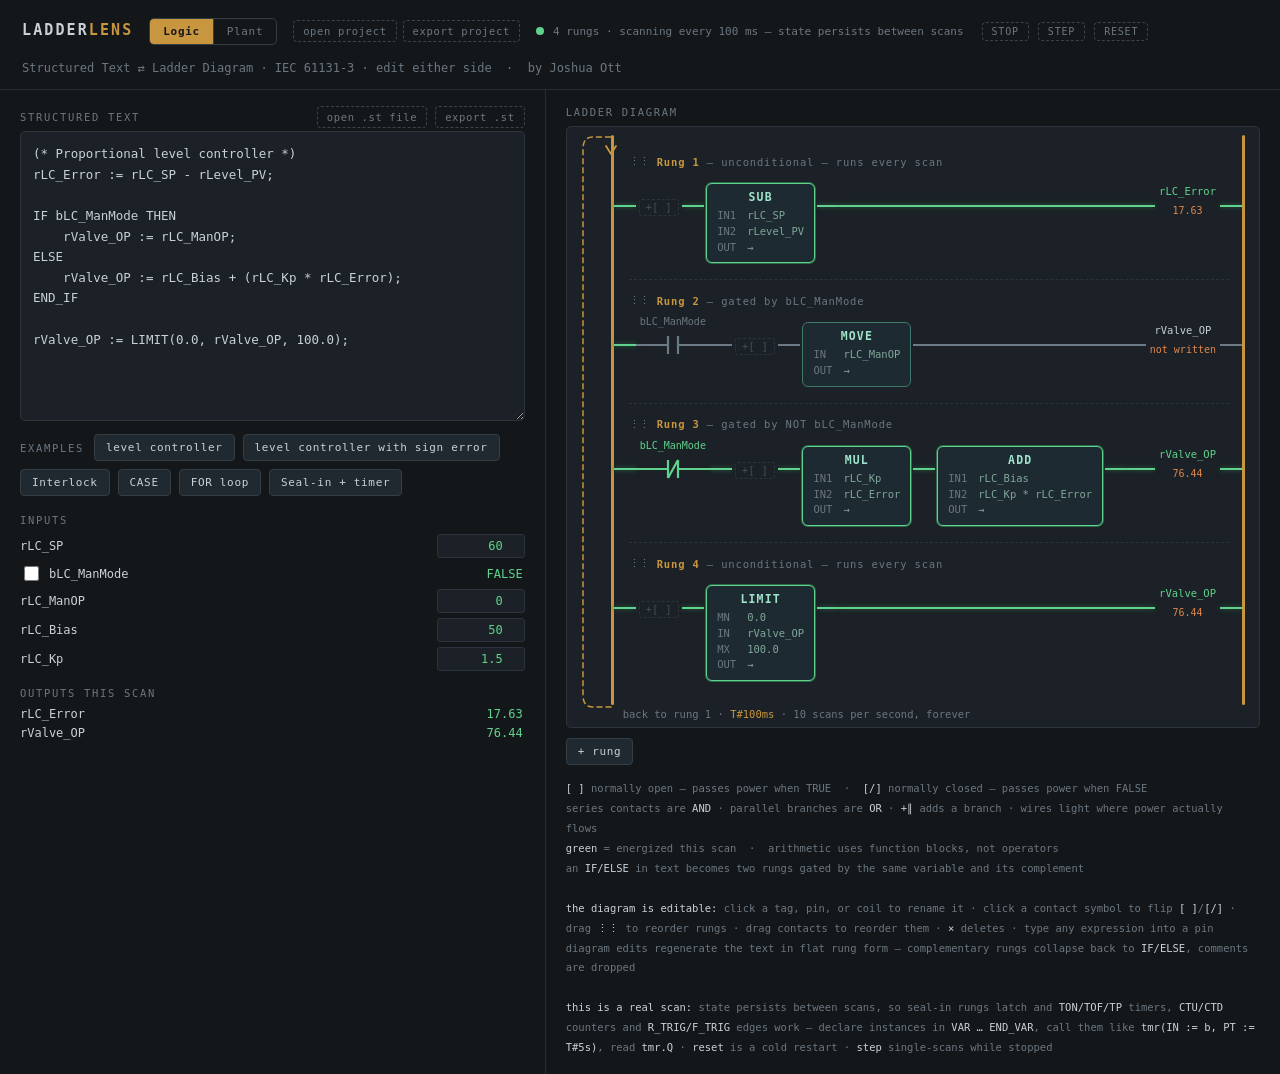
==== index.html @ d9999d17 "Project model + .llp import/export js/project.js owns the workspace model: versioned, validated, rea" ====
<!DOCTYPE html>
<!--
  LadderLens — Structured Text <-> Ladder Diagram tool
  Required Notice: Copyright (c) 2026 Joshua Ott — LadderLens (https://ladderlens.com)
  Licensed under the PolyForm Noncommercial License 1.0.0 — see LICENSE.
  Commercial use requires a separate license: https://github.com/ottjoshua
-->

<html lang="en">
<head>
<meta charset="utf-8">
<meta name="viewport" content="width=device-width,initial-scale=1">
<meta name="description" content="Convert between IEC 61131-3 Structured Text and Ladder Diagram in the browser, with live evaluation — watch rungs energize as inputs change. Offline, single file, no dependencies.">
<link rel="icon" href="data:image/svg+xml,%3Csvg xmlns='http://www.w3.org/2000/svg' viewBox='0 0 32 32'%3E%3Crect width='32' height='32' rx='6' fill='%2314171a'/%3E%3Cpath d='M6 4v24M26 4v24' stroke='%23c8963e' stroke-width='3' stroke-linecap='round'/%3E%3Cpath d='M6 12h20M6 22h20' stroke='%235fd38d' stroke-width='2.5' stroke-linecap='round'/%3E%3C/svg%3E">
<title>LadderLens — Structured Text ⇄ Ladder Diagram</title>
<style>
:root{
  --bg:#14171a; --panel:#1b2126; --panel2:#212930;
  --rail:#c8963e; --rail-dim:#6d5327;
  --wire:#6c7a85; --hot:#5fd38d; --hot-dim:#2e6b48;
  --blk:#1e2a31; --blk-edge:#3d7a6b; --blk-txt:#9fe3cb;
  --ink:#c9d1d6; --dim:#6b7780; --warn:#e0864a;
  --mono:ui-monospace,"Cascadia Mono",Consolas,"DejaVu Sans Mono",monospace;
  --ui:system-ui,-apple-system,"Segoe UI",sans-serif;
}
*{box-sizing:border-box}
body{margin:0;background:var(--bg);color:var(--ink);font-family:var(--ui);font-size:14px}
header{padding:18px 22px 14px;border-bottom:1px solid #262e35;display:flex;align-items:baseline;gap:16px;flex-wrap:wrap}
h1{margin:0;font-size:15px;font-weight:600;letter-spacing:.14em;text-transform:uppercase;font-family:var(--mono)}
h1 span{color:var(--rail)}
.sub{color:var(--dim);font-size:12px;font-family:var(--mono)}
.wrap{display:grid;grid-template-columns:minmax(340px,1fr) minmax(420px,1.35fr);gap:0;min-height:calc(100vh - 58px)}
.wrap[hidden]{display:none}
@media(max-width:900px){.wrap{grid-template-columns:1fr}}
.pane{padding:16px 20px;min-width:0}
.pane+.pane{border-left:1px solid #262e35}
@media(max-width:900px){.pane+.pane{border-left:0;border-top:1px solid #262e35}}
.lbl{font-family:var(--mono);font-size:10.5px;letter-spacing:.16em;text-transform:uppercase;color:var(--dim);margin:0 0 8px}
textarea{width:100%;height:290px;background:var(--panel);color:var(--ink);border:1px solid #2b343c;border-radius:5px;
  font-family:var(--mono);font-size:12.5px;line-height:1.65;padding:12px;resize:vertical;tab-size:2}
textarea:focus{outline:2px solid var(--rail);outline-offset:-1px}
.bar{display:flex;gap:8px;margin:10px 0 0;flex-wrap:wrap}
.barlbl{font-family:var(--mono);font-size:10.5px;letter-spacing:.16em;text-transform:uppercase;color:var(--dim);align-self:center;margin-right:2px}
.phead{display:flex;align-items:baseline;gap:8px}
.phead .sp{flex:1}
.fbtn{background:transparent;border:1px dashed #3a444d;color:var(--dim);padding:4px 9px;font-size:10.5px}
.fbtn:hover{border-color:var(--rail);color:var(--rail)}
button{background:var(--panel2);color:var(--ink);border:1px solid #333e47;border-radius:4px;padding:6px 11px;
  font-family:var(--mono);font-size:11px;letter-spacing:.06em;cursor:pointer}
button:hover{border-color:var(--rail);color:#fff}
button:focus-visible{outline:2px solid var(--rail);outline-offset:2px}
.vars{margin-top:18px}
.vgrid{display:grid;grid-template-columns:1fr auto;gap:5px 10px;align-items:center}
.vgrid label{font-family:var(--mono);font-size:12px;color:var(--ink)}
.vgrid input[type=number]{width:88px;background:var(--panel);border:1px solid #2b343c;color:var(--hot);
  font-family:var(--mono);font-size:12px;padding:4px 6px;border-radius:3px;text-align:right}
.vgrid input:focus{outline:1px solid var(--rail)}
.tog{display:inline-flex;align-items:center;gap:7px;font-family:var(--mono);font-size:12px;cursor:pointer}
.tog input{accent-color:var(--hot);width:15px;height:15px}
.out{font-family:var(--mono);font-size:12px;color:var(--hot);text-align:right;padding-right:2px}
.err{background:#2a1a17;border:1px solid #6b3428;color:#e8a08a;padding:9px 11px;border-radius:4px;
  font-family:var(--mono);font-size:11.5px;margin-top:10px;white-space:pre-wrap}
/* ladder canvas — .canvas is the scroll viewport, .lad is the content;
   the power rails live on .lad so they sit at the true content edges and
   scroll with wide rungs instead of cutting through them */
.canvas{position:relative;background:var(--panel);border:1px solid #2b343c;border-radius:5px;overflow-x:auto}
.lad{position:relative;min-width:100%;width:max-content;padding:14px 30px 30px 62px}
.lad::before,.lad::after{content:"";position:absolute;top:8px;bottom:22px;width:3px;background:var(--rail);border-radius:2px}
.lad::before{left:44px}.lad::after{right:14px}
.retpath{position:absolute;left:0;top:0;width:44px;overflow:visible;pointer-events:none}
.retlbl{position:absolute;left:56px;bottom:7px;font-family:var(--mono);font-size:10.5px;color:var(--dim);white-space:nowrap}
.retlbl b{color:var(--rail);font-weight:500}
.rung{position:relative;padding:14px 0 16px}
.rung+.rung{border-top:1px dashed #2b343c}
.rnote{font-family:var(--mono);font-size:10.5px;color:var(--dim);letter-spacing:.08em;margin-bottom:9px}
.rnote b{color:var(--rail);font-weight:600}
/* the rung conductor line sits at a fixed 29px from the row top, so parallel
   groups can hang branches below while the main line stays straight */
.row{display:flex;align-items:flex-start;gap:0;min-width:min-content}
.w{height:2px;background:var(--wire);flex:0 0 22px;margin-top:28px}
.w.f{flex:1 1 22px;min-width:22px}
.w.pw{flex:0 0 14px}
.par{display:flex;align-items:flex-start;flex:0 0 auto}
.pwrap{position:relative}
.pbranches{display:flex;flex-direction:column}
.pbranch{display:flex;align-items:flex-start}
.pbar{position:absolute;width:2px;background:var(--wire)}
.pbar.on{background:var(--hot);box-shadow:0 0 5px var(--hot-dim)}
.pbarL{left:0}
.pbarR{right:0}
.parbtns{display:flex;flex-direction:column;gap:3px;margin-top:22px}
.addbr{background:transparent;border:1px dashed #3a444d;color:var(--dim);border-radius:3px;
  padding:2px 6px;font-size:10px;margin:0 2px;opacity:.55;flex:0 0 auto}
.addbr:hover{opacity:1;border-color:var(--rail);color:var(--rail)}
/* end wires reach across the padding to land on the power rails */
.row>.w:first-child{margin-left:-15px}
.row>.w:last-child{margin-right:-13px}
.w.on{background:var(--hot);box-shadow:0 0 5px var(--hot-dim)}
.contact{position:relative;display:flex;flex-direction:column;align-items:center;flex:0 0 auto;padding:0 4px 16px}
/* conductor stubs so wide-tagged contacts still reach their wires; they stop
   at the glyph edge so an open contact keeps its visible gap */
.contact::before,.contact::after{content:"";position:absolute;top:28px;height:2px;background:var(--wire);width:calc(50% - 15px)}
.contact::before{left:0}.contact::after{right:0}
.contact.on::before,.contact.on::after{background:var(--hot)}
.ctag{font-family:var(--mono);font-size:10px;line-height:12px;color:var(--dim);white-space:nowrap;margin-bottom:4px}
.contact.on .ctag{color:var(--hot)}
.cglyph{display:block;width:30px;height:26px;color:var(--wire)}
.contact.on .cglyph{color:var(--hot)}
.blk{flex:0 0 auto;background:var(--blk);border:1px solid var(--blk-edge);border-radius:6px;padding:6px 10px 7px;margin:6px 2px 0}
.blk.on{border-color:var(--hot);box-shadow:0 0 0 1px var(--hot-dim)}
.bname{font-family:var(--mono);font-size:11.5px;font-weight:600;color:var(--blk-txt);letter-spacing:.1em;text-align:center;margin-bottom:4px}
.bio{font-family:var(--mono);font-size:10.5px;color:#7fa89a;white-space:nowrap;line-height:1.5}
.bio i{color:var(--dim);font-style:normal;display:inline-block;width:30px}
.coil{flex:0 0 auto;display:flex;flex-direction:column;align-items:center;padding:0 4px;margin-top:8px}
.ctag2{font-family:var(--mono);font-size:10.5px;color:var(--ink);white-space:nowrap;margin-bottom:4px}
.coil.on .ctag2{color:var(--hot)}
.val{font-family:var(--mono);font-size:10px;color:var(--warn);margin-top:4px;white-space:nowrap}
.cpat{margin-top:12px;border-top:1px dashed #4a3c2e;padding-top:11px;display:flex;flex-direction:column;gap:9px}
.crung{display:flex;align-items:center;gap:0;font-family:var(--mono);font-size:11px;flex-wrap:nowrap;min-width:0}
.cl{flex:0 0 auto;width:18px;color:var(--warn);font-weight:600}
.crail{flex:0 0 3px;align-self:stretch;background:var(--rail-dim);border-radius:2px;min-height:24px}
.ccontact{flex:0 0 auto;color:#d8c3ac;padding:3px 8px;border:1px solid #4a3c2e;border-radius:3px;
  background:#1d1712;white-space:nowrap;margin-left:2px}
.cwire{flex:0 0 14px;height:2px;background:#4a3c2e}
.cblk{flex:1 1 auto;color:var(--blk-txt);padding:4px 9px;border:1px solid var(--blk-edge);border-radius:4px;
  background:var(--blk);white-space:nowrap;min-width:0;overflow:hidden;text-overflow:ellipsis}
.ccoil{flex:0 0 auto;color:#d8c3ac;padding:0 2px;letter-spacing:2px}
.cnote{flex:0 0 auto;color:var(--dim);font-size:10px;margin-left:12px;white-space:nowrap}
@media(max-width:1200px){.cnote{display:none}}
.noladder{border:1px dashed var(--warn);border-radius:6px;padding:10px 13px;background:#241d18;contain:inline-size}
.nlhead{font-family:var(--mono);font-size:12px;color:var(--warn);letter-spacing:.04em;margin-bottom:6px}
.nlbody{font-family:var(--mono);font-size:11px;line-height:1.75;color:#a8917c}
.nlbody b{color:var(--warn);font-weight:500}
.nlbody em{color:#d8c3ac;font-style:italic}
.warnbox{background:#241d18;border:1px dashed var(--warn);border-radius:5px;padding:9px 12px;margin-top:11px;
  font-family:var(--mono);font-size:11px;line-height:1.7;color:#c9a888}
.warnbox b{color:var(--warn);font-weight:500}
.legend{margin-top:14px;font-family:var(--mono);font-size:10.5px;color:var(--dim);line-height:1.9}
.legend b{color:var(--ink);font-weight:500}
.scan{display:flex;align-items:center;gap:9px;margin-top:12px;font-family:var(--mono);font-size:11px;color:var(--dim)}
.scan .sp{flex:1}
.scan button{background:transparent;border:1px dashed #3a444d;color:var(--dim);padding:3px 9px;
  font-size:10px;letter-spacing:.08em;text-transform:uppercase}
.scan button:hover{border-color:var(--rail);color:var(--rail)}
.dot{width:8px;height:8px;border-radius:50%;background:var(--hot);animation:p 1s steps(1) infinite;flex:0 0 auto}
.dot.stop{animation:none;opacity:.2}
@keyframes p{0%,49%{opacity:1}50%,100%{opacity:.15}}
@media(prefers-reduced-motion:reduce){.dot{animation:none}}
/* diagram editing */
.rhead{display:flex;align-items:center;gap:8px;margin-bottom:9px}
.rhead .rnote{margin-bottom:0}
.rhead .sp{flex:1}
.drag{cursor:grab;color:var(--dim);font-family:var(--mono);font-size:11px;user-select:none;letter-spacing:-1px}
.drag:hover{color:var(--rail)}
.drag:active{cursor:grabbing}
.cx{background:transparent;border:0;color:var(--dim);font-size:13px;line-height:1;padding:0 3px;cursor:pointer;opacity:0;transition:opacity .12s}
.rhead:hover .cx,.contact:hover .cx{opacity:1}
.cx:hover{color:var(--warn)}
@media(hover:none){.cx{opacity:.55}}
.contact .cx{position:absolute;top:-7px;right:-5px;font-size:11px}
.ctag,.ctag2,.pinv{cursor:text}
.ctag:hover,.ctag2:hover,.pinv:hover{text-decoration:underline dotted}
.cglyph{cursor:pointer}
.pinv{display:inline-block;max-width:170px;overflow:hidden;text-overflow:ellipsis;white-space:nowrap;vertical-align:bottom}
.addc{background:transparent;border:1px dashed #3a444d;color:var(--dim);border-radius:3px;padding:2px 6px;
  font-size:10px;margin:22px 3px 0;opacity:.55;flex:0 0 auto}
.addc:hover{opacity:1;border-color:var(--rail);color:var(--rail)}
input.inline{background:#151a1e;border:1px solid var(--rail);color:var(--ink);font-family:var(--mono);
  font-size:10.5px;padding:2px 5px;border-radius:3px;width:120px}
input.inline.bad{border-color:#c0564a;color:#e8a08a}
select.opsel{background:#151a1e;border:1px solid var(--rail);color:var(--blk-txt);font-family:var(--mono);
  font-size:11px;padding:1px 2px;border-radius:3px}
.rung.dragover{outline:1px dashed var(--rail);outline-offset:-4px}
.contact.dragover,.addc.dragover{outline:1px dashed var(--rail)}
.canvasbar{display:flex;gap:8px;margin-top:10px;flex-wrap:wrap}
/* view switch */
.modes{display:flex;gap:0;border:1px solid #333e47;border-radius:5px;overflow:hidden}
.proj{display:flex;gap:6px;align-items:center}
.mode{background:transparent;border:0;border-radius:0;padding:6px 13px;color:var(--dim);font-size:11px}
.mode+.mode{border-left:1px solid #333e47}
.mode.on{background:var(--rail);color:#14171a;font-weight:600}
.mode:hover:not(.on){color:var(--ink)}
header .scan{margin-top:0;flex:0 0 auto}
/* plant view */
#pcanvas{display:block;width:100%;height:440px;background:var(--panel);border:1px solid #2b343c;border-radius:5px;
  touch-action:none;user-select:none}
#pcanvas text{font-family:var(--mono);fill:var(--ink);pointer-events:none}
#pcanvas .sym{cursor:grab}
#pcanvas .sym.sel .hull{stroke:var(--rail)!important;stroke-width:2}
#pcanvas .pipe{stroke:var(--wire);stroke-width:2.5;fill:none}
#pcanvas .pipe.flowing{stroke:var(--hot);stroke-dasharray:7 5;animation:pf .5s linear infinite}
@keyframes pf{to{stroke-dashoffset:-12}}
@media(prefers-reduced-motion:reduce){#pcanvas .pipe.flowing{animation:none}}
#pcanvas .instline{stroke:var(--dim);stroke-width:1;stroke-dasharray:3 3;fill:none}
#pcanvas .tanklevel{fill:var(--hot-dim)}
#pcanvas .tanklevel.hi{fill:#6b3428}
#pinspect{background:var(--panel);border:1px solid #2b343c;border-radius:5px;padding:11px 13px;margin-top:10px;
  font-family:var(--mono);font-size:11px;color:var(--dim)}
#pinspect .irow{display:flex;align-items:center;gap:8px;margin:5px 0;flex-wrap:wrap}
#pinspect label{min-width:70px;color:var(--dim)}
#pinspect input,#pinspect select{background:#151a1e;border:1px solid #2b343c;color:var(--ink);
  font-family:var(--mono);font-size:11px;padding:3px 6px;border-radius:3px;width:130px}
#pinspect .warnnote{color:var(--warn)}
#ptags label{font-family:var(--mono);font-size:12px;color:var(--ink)}
</style>
</head>
<body>
<header>
  <h1>Ladder<span>Lens</span></h1>
  <div class="modes">
    <button class="mode on" data-view="logic">Logic</button>
    <button class="mode" data-view="plant">Plant</button>
  </div>
  <div class="proj">
    <button id="openproj" class="fbtn" title="open a .llp project file — plant devices and logic together">open project</button>
    <button id="exportproj" class="fbtn" title="download the whole workspace (plant + logic) as a .llp project file">export project</button>
    <input type="file" id="projfile" accept=".llp,.json" hidden>
  </div>
  <div class="scan">
    <span class="dot" id="dot"></span><span id="scanmsg">every rung re-evaluates each scan</span>
    <span class="sp"></span>
    <button id="runbtn" title="start / stop the scan cycle">stop</button>
    <button id="stepbtn" title="execute one scan (when stopped)">step</button>
    <button id="resetbtn" title="cold restart — clears retained state, timers, counters and tank levels">reset</button>
  </div>
  <div class="sub">Structured Text ⇄ Ladder Diagram · IEC 61131-3 · edit either side &nbsp;·&nbsp; <span style="color:var(--dim)">by Joshua Ott</span></div>
</header>

<div class="wrap" id="readwrap">
  <section class="pane">
    <div class="phead">
      <p class="lbl">Structured text</p>
      <span class="sp"></span>
      <button data-el="openst" class="fbtn" title="load a Structured Text file (or drop one on the editor)">open .st file</button>
      <button data-el="exportst" class="fbtn" title="download the current program as a .st file">export .st</button>
      <input type="file" data-el="stfile" accept=".st,.stx,.iecst,.txt,.exp,.pou" hidden>
    </div>
    <textarea data-el="src" spellcheck="false"></textarea>
    <div class="bar">
      <span class="barlbl">examples</span>
      <button data-ex="ex1">level controller</button>
      <button data-ex="ex2">level controller with sign error</button>
      <button data-ex="ex3">Interlock</button>
      <button data-ex="ex4">CASE</button>
      <button data-ex="ex5">FOR loop</button>
      <button data-ex="ex6">Seal-in + timer</button>
    </div>
    <div data-el="err"></div>

    <div class="vars">
      <p class="lbl">Inputs</p>
      <div class="vgrid" data-el="inputs"></div>
      <p class="lbl" style="margin-top:16px">Outputs this scan</p>
      <div class="vgrid" data-el="outputs"></div>
    </div>
  </section>

  <section class="pane">
    <p class="lbl">Ladder diagram</p>
    <div class="canvas" data-el="canvas"></div>
    <div class="canvasbar"><button data-el="addrung">+ rung</button></div>
    <div data-el="cwarn"></div>
    <div class="legend">
      <b>[ ]</b> normally open — passes power when TRUE &nbsp;·&nbsp; <b>[/]</b> normally closed — passes power when FALSE<br>
      series contacts are <b>AND</b> · parallel branches are <b>OR</b> · <b>+∥</b> adds a branch ·
      wires light where power actually flows<br>
      <b>green</b> = energized this scan &nbsp;·&nbsp; arithmetic uses function blocks, not operators<br>
      an <b>IF/ELSE</b> in text becomes two rungs gated by the same variable and its complement<br><br>
      <b>the diagram is editable:</b> click a tag, pin, or coil to rename it · click a contact symbol
      to flip <b>[ ]</b>/<b>[/]</b> · drag <b>⋮⋮</b> to reorder rungs · drag contacts to reorder them ·
      <b>×</b> deletes · type any expression into a pin<br>
      diagram edits regenerate the text in flat rung form — complementary rungs collapse back to
      <b>IF/ELSE</b>, comments are dropped<br><br>
      <b>this is a real scan:</b> state persists between scans, so seal-in rungs latch and
      <b>TON/TOF/TP</b> timers, <b>CTU/CTD</b> counters and <b>R_TRIG/F_TRIG</b> edges work —
      declare instances in <b>VAR … END_VAR</b>, call them like <b>tmr(IN := b, PT := T#5s)</b>,
      read <b>tmr.Q</b> · <b>reset</b> is a cold restart · <b>step</b> single-scans while stopped
    </div>
  </section>
</div>

<div class="wrap" id="plantwrap" hidden>
  <section class="pane">
    <p class="lbl">Plant — P&amp;ID</p>
    <svg id="pcanvas" xmlns="http://www.w3.org/2000/svg"></svg>
    <div class="bar">
      <span class="barlbl">add</span>
      <button data-padd="tank">tank</button>
      <button data-padd="valve">valve</button>
      <button data-padd="pump">pump</button>
      <button data-padd="lt">transmitter</button>
      <button data-padd="supply">supply</button>
      <button data-padd="drain">drain</button>
      <span class="barlbl">examples</span>
      <button id="pex1">level control plant</button>
      <button id="pclear">clear</button>
    </div>
    <div id="pinspect">click a device to configure it — drag to move</div>
  </section>
  <section class="pane">
    <p class="lbl">Live tags</p>
    <div class="vgrid" id="ptags"><span class="out" style="color:var(--dim)">no bound tags</span></div>
    <div class="legend">
      the plant runs on the same scan as the logic: transmitters write their tank's level into
      their tag <b>before</b> each scan, the logic runs, then valves and pumps move flow and
      tanks integrate it<br><br>
      <b>valve</b> opens to its tag's value (0–100) · <b>pump</b> runs from a BOOL tag ·
      <b>LT</b> publishes tank level · flows animate where liquid moves ·
      a full tank with net inflow shows <b>overflow</b><br><br>
      try the <b>level control plant</b>, watch it settle near SP — then load the
      <b>sign error</b> logic example and watch the same plant run away · the plant is saved
      in this browser (localStorage), the .st file carries only the logic
    </div>
  </section>
</div>


<script type="module" src="./js/shell.js"></script>
</body>
</html>
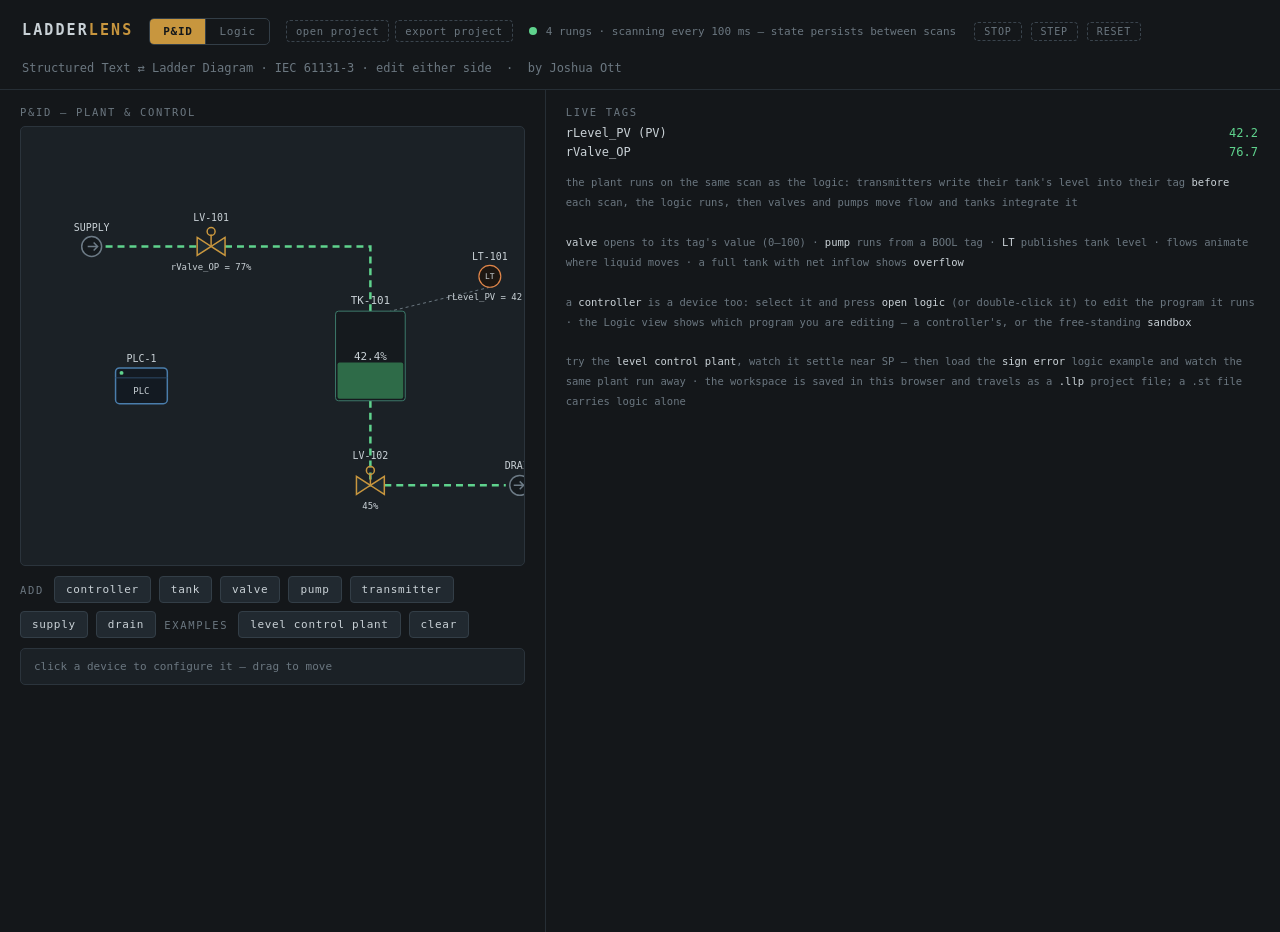
==== commit 0196c64b: "README and meta description tell the workspace story" ====
--- a/index.html
+++ b/index.html
@@ -10,206 +10,17 @@
 <head>
 <meta charset="utf-8">
 <meta name="viewport" content="width=device-width,initial-scale=1">
-<meta name="description" content="Convert between IEC 61131-3 Structured Text and Ladder Diagram in the browser, with live evaluation — watch rungs energize as inputs change. Offline, single file, no dependencies.">
+<meta name="description" content="An OT workspace in the browser: draw a P&ID, put controllers on it, and write their IEC 61131-3 logic as Structured Text or Ladder Diagram running on a real scan cycle against a live plant. No install, no dependencies.">
 <link rel="icon" href="data:image/svg+xml,%3Csvg xmlns='http://www.w3.org/2000/svg' viewBox='0 0 32 32'%3E%3Crect width='32' height='32' rx='6' fill='%2314171a'/%3E%3Cpath d='M6 4v24M26 4v24' stroke='%23c8963e' stroke-width='3' stroke-linecap='round'/%3E%3Cpath d='M6 12h20M6 22h20' stroke='%235fd38d' stroke-width='2.5' stroke-linecap='round'/%3E%3C/svg%3E">
 <title>LadderLens — Structured Text ⇄ Ladder Diagram</title>
-<style>
-:root{
-  --bg:#14171a; --panel:#1b2126; --panel2:#212930;
-  --rail:#c8963e; --rail-dim:#6d5327;
-  --wire:#6c7a85; --hot:#5fd38d; --hot-dim:#2e6b48;
-  --blk:#1e2a31; --blk-edge:#3d7a6b; --blk-txt:#9fe3cb;
-  --ink:#c9d1d6; --dim:#6b7780; --warn:#e0864a;
-  --mono:ui-monospace,"Cascadia Mono",Consolas,"DejaVu Sans Mono",monospace;
-  --ui:system-ui,-apple-system,"Segoe UI",sans-serif;
-}
-*{box-sizing:border-box}
-body{margin:0;background:var(--bg);color:var(--ink);font-family:var(--ui);font-size:14px}
-header{padding:18px 22px 14px;border-bottom:1px solid #262e35;display:flex;align-items:baseline;gap:16px;flex-wrap:wrap}
-h1{margin:0;font-size:15px;font-weight:600;letter-spacing:.14em;text-transform:uppercase;font-family:var(--mono)}
-h1 span{color:var(--rail)}
-.sub{color:var(--dim);font-size:12px;font-family:var(--mono)}
-.wrap{display:grid;grid-template-columns:minmax(340px,1fr) minmax(420px,1.35fr);gap:0;min-height:calc(100vh - 58px)}
-.wrap[hidden]{display:none}
-@media(max-width:900px){.wrap{grid-template-columns:1fr}}
-.pane{padding:16px 20px;min-width:0}
-.pane+.pane{border-left:1px solid #262e35}
-@media(max-width:900px){.pane+.pane{border-left:0;border-top:1px solid #262e35}}
-.lbl{font-family:var(--mono);font-size:10.5px;letter-spacing:.16em;text-transform:uppercase;color:var(--dim);margin:0 0 8px}
-textarea{width:100%;height:290px;background:var(--panel);color:var(--ink);border:1px solid #2b343c;border-radius:5px;
-  font-family:var(--mono);font-size:12.5px;line-height:1.65;padding:12px;resize:vertical;tab-size:2}
-textarea:focus{outline:2px solid var(--rail);outline-offset:-1px}
-.bar{display:flex;gap:8px;margin:10px 0 0;flex-wrap:wrap}
-.barlbl{font-family:var(--mono);font-size:10.5px;letter-spacing:.16em;text-transform:uppercase;color:var(--dim);align-self:center;margin-right:2px}
-.phead{display:flex;align-items:baseline;gap:8px}
-.phead .sp{flex:1}
-.fbtn{background:transparent;border:1px dashed #3a444d;color:var(--dim);padding:4px 9px;font-size:10.5px}
-.fbtn:hover{border-color:var(--rail);color:var(--rail)}
-button{background:var(--panel2);color:var(--ink);border:1px solid #333e47;border-radius:4px;padding:6px 11px;
-  font-family:var(--mono);font-size:11px;letter-spacing:.06em;cursor:pointer}
-button:hover{border-color:var(--rail);color:#fff}
-button:focus-visible{outline:2px solid var(--rail);outline-offset:2px}
-.vars{margin-top:18px}
-.vgrid{display:grid;grid-template-columns:1fr auto;gap:5px 10px;align-items:center}
-.vgrid label{font-family:var(--mono);font-size:12px;color:var(--ink)}
-.vgrid input[type=number]{width:88px;background:var(--panel);border:1px solid #2b343c;color:var(--hot);
-  font-family:var(--mono);font-size:12px;padding:4px 6px;border-radius:3px;text-align:right}
-.vgrid input:focus{outline:1px solid var(--rail)}
-.tog{display:inline-flex;align-items:center;gap:7px;font-family:var(--mono);font-size:12px;cursor:pointer}
-.tog input{accent-color:var(--hot);width:15px;height:15px}
-.out{font-family:var(--mono);font-size:12px;color:var(--hot);text-align:right;padding-right:2px}
-.err{background:#2a1a17;border:1px solid #6b3428;color:#e8a08a;padding:9px 11px;border-radius:4px;
-  font-family:var(--mono);font-size:11.5px;margin-top:10px;white-space:pre-wrap}
-/* ladder canvas — .canvas is the scroll viewport, .lad is the content;
-   the power rails live on .lad so they sit at the true content edges and
-   scroll with wide rungs instead of cutting through them */
-.canvas{position:relative;background:var(--panel);border:1px solid #2b343c;border-radius:5px;overflow-x:auto}
-.lad{position:relative;min-width:100%;width:max-content;padding:14px 30px 30px 62px}
-.lad::before,.lad::after{content:"";position:absolute;top:8px;bottom:22px;width:3px;background:var(--rail);border-radius:2px}
-.lad::before{left:44px}.lad::after{right:14px}
-.retpath{position:absolute;left:0;top:0;width:44px;overflow:visible;pointer-events:none}
-.retlbl{position:absolute;left:56px;bottom:7px;font-family:var(--mono);font-size:10.5px;color:var(--dim);white-space:nowrap}
-.retlbl b{color:var(--rail);font-weight:500}
-.rung{position:relative;padding:14px 0 16px}
-.rung+.rung{border-top:1px dashed #2b343c}
-.rnote{font-family:var(--mono);font-size:10.5px;color:var(--dim);letter-spacing:.08em;margin-bottom:9px}
-.rnote b{color:var(--rail);font-weight:600}
-/* the rung conductor line sits at a fixed 29px from the row top, so parallel
-   groups can hang branches below while the main line stays straight */
-.row{display:flex;align-items:flex-start;gap:0;min-width:min-content}
-.w{height:2px;background:var(--wire);flex:0 0 22px;margin-top:28px}
-.w.f{flex:1 1 22px;min-width:22px}
-.w.pw{flex:0 0 14px}
-.par{display:flex;align-items:flex-start;flex:0 0 auto}
-.pwrap{position:relative}
-.pbranches{display:flex;flex-direction:column}
-.pbranch{display:flex;align-items:flex-start}
-.pbar{position:absolute;width:2px;background:var(--wire)}
-.pbar.on{background:var(--hot);box-shadow:0 0 5px var(--hot-dim)}
-.pbarL{left:0}
-.pbarR{right:0}
-.parbtns{display:flex;flex-direction:column;gap:3px;margin-top:22px}
-.addbr{background:transparent;border:1px dashed #3a444d;color:var(--dim);border-radius:3px;
-  padding:2px 6px;font-size:10px;margin:0 2px;opacity:.55;flex:0 0 auto}
-.addbr:hover{opacity:1;border-color:var(--rail);color:var(--rail)}
-/* end wires reach across the padding to land on the power rails */
-.row>.w:first-child{margin-left:-15px}
-.row>.w:last-child{margin-right:-13px}
-.w.on{background:var(--hot);box-shadow:0 0 5px var(--hot-dim)}
-.contact{position:relative;display:flex;flex-direction:column;align-items:center;flex:0 0 auto;padding:0 4px 16px}
-/* conductor stubs so wide-tagged contacts still reach their wires; they stop
-   at the glyph edge so an open contact keeps its visible gap */
-.contact::before,.contact::after{content:"";position:absolute;top:28px;height:2px;background:var(--wire);width:calc(50% - 15px)}
-.contact::before{left:0}.contact::after{right:0}
-.contact.on::before,.contact.on::after{background:var(--hot)}
-.ctag{font-family:var(--mono);font-size:10px;line-height:12px;color:var(--dim);white-space:nowrap;margin-bottom:4px}
-.contact.on .ctag{color:var(--hot)}
-.cglyph{display:block;width:30px;height:26px;color:var(--wire)}
-.contact.on .cglyph{color:var(--hot)}
-.blk{flex:0 0 auto;background:var(--blk);border:1px solid var(--blk-edge);border-radius:6px;padding:6px 10px 7px;margin:6px 2px 0}
-.blk.on{border-color:var(--hot);box-shadow:0 0 0 1px var(--hot-dim)}
-.bname{font-family:var(--mono);font-size:11.5px;font-weight:600;color:var(--blk-txt);letter-spacing:.1em;text-align:center;margin-bottom:4px}
-.bio{font-family:var(--mono);font-size:10.5px;color:#7fa89a;white-space:nowrap;line-height:1.5}
-.bio i{color:var(--dim);font-style:normal;display:inline-block;width:30px}
-.coil{flex:0 0 auto;display:flex;flex-direction:column;align-items:center;padding:0 4px;margin-top:8px}
-.ctag2{font-family:var(--mono);font-size:10.5px;color:var(--ink);white-space:nowrap;margin-bottom:4px}
-.coil.on .ctag2{color:var(--hot)}
-.val{font-family:var(--mono);font-size:10px;color:var(--warn);margin-top:4px;white-space:nowrap}
-.cpat{margin-top:12px;border-top:1px dashed #4a3c2e;padding-top:11px;display:flex;flex-direction:column;gap:9px}
-.crung{display:flex;align-items:center;gap:0;font-family:var(--mono);font-size:11px;flex-wrap:nowrap;min-width:0}
-.cl{flex:0 0 auto;width:18px;color:var(--warn);font-weight:600}
-.crail{flex:0 0 3px;align-self:stretch;background:var(--rail-dim);border-radius:2px;min-height:24px}
-.ccontact{flex:0 0 auto;color:#d8c3ac;padding:3px 8px;border:1px solid #4a3c2e;border-radius:3px;
-  background:#1d1712;white-space:nowrap;margin-left:2px}
-.cwire{flex:0 0 14px;height:2px;background:#4a3c2e}
-.cblk{flex:1 1 auto;color:var(--blk-txt);padding:4px 9px;border:1px solid var(--blk-edge);border-radius:4px;
-  background:var(--blk);white-space:nowrap;min-width:0;overflow:hidden;text-overflow:ellipsis}
-.ccoil{flex:0 0 auto;color:#d8c3ac;padding:0 2px;letter-spacing:2px}
-.cnote{flex:0 0 auto;color:var(--dim);font-size:10px;margin-left:12px;white-space:nowrap}
-@media(max-width:1200px){.cnote{display:none}}
-.noladder{border:1px dashed var(--warn);border-radius:6px;padding:10px 13px;background:#241d18;contain:inline-size}
-.nlhead{font-family:var(--mono);font-size:12px;color:var(--warn);letter-spacing:.04em;margin-bottom:6px}
-.nlbody{font-family:var(--mono);font-size:11px;line-height:1.75;color:#a8917c}
-.nlbody b{color:var(--warn);font-weight:500}
-.nlbody em{color:#d8c3ac;font-style:italic}
-.warnbox{background:#241d18;border:1px dashed var(--warn);border-radius:5px;padding:9px 12px;margin-top:11px;
-  font-family:var(--mono);font-size:11px;line-height:1.7;color:#c9a888}
-.warnbox b{color:var(--warn);font-weight:500}
-.legend{margin-top:14px;font-family:var(--mono);font-size:10.5px;color:var(--dim);line-height:1.9}
-.legend b{color:var(--ink);font-weight:500}
-.scan{display:flex;align-items:center;gap:9px;margin-top:12px;font-family:var(--mono);font-size:11px;color:var(--dim)}
-.scan .sp{flex:1}
-.scan button{background:transparent;border:1px dashed #3a444d;color:var(--dim);padding:3px 9px;
-  font-size:10px;letter-spacing:.08em;text-transform:uppercase}
-.scan button:hover{border-color:var(--rail);color:var(--rail)}
-.dot{width:8px;height:8px;border-radius:50%;background:var(--hot);animation:p 1s steps(1) infinite;flex:0 0 auto}
-.dot.stop{animation:none;opacity:.2}
-@keyframes p{0%,49%{opacity:1}50%,100%{opacity:.15}}
-@media(prefers-reduced-motion:reduce){.dot{animation:none}}
-/* diagram editing */
-.rhead{display:flex;align-items:center;gap:8px;margin-bottom:9px}
-.rhead .rnote{margin-bottom:0}
-.rhead .sp{flex:1}
-.drag{cursor:grab;color:var(--dim);font-family:var(--mono);font-size:11px;user-select:none;letter-spacing:-1px}
-.drag:hover{color:var(--rail)}
-.drag:active{cursor:grabbing}
-.cx{background:transparent;border:0;color:var(--dim);font-size:13px;line-height:1;padding:0 3px;cursor:pointer;opacity:0;transition:opacity .12s}
-.rhead:hover .cx,.contact:hover .cx{opacity:1}
-.cx:hover{color:var(--warn)}
-@media(hover:none){.cx{opacity:.55}}
-.contact .cx{position:absolute;top:-7px;right:-5px;font-size:11px}
-.ctag,.ctag2,.pinv{cursor:text}
-.ctag:hover,.ctag2:hover,.pinv:hover{text-decoration:underline dotted}
-.cglyph{cursor:pointer}
-.pinv{display:inline-block;max-width:170px;overflow:hidden;text-overflow:ellipsis;white-space:nowrap;vertical-align:bottom}
-.addc{background:transparent;border:1px dashed #3a444d;color:var(--dim);border-radius:3px;padding:2px 6px;
-  font-size:10px;margin:22px 3px 0;opacity:.55;flex:0 0 auto}
-.addc:hover{opacity:1;border-color:var(--rail);color:var(--rail)}
-input.inline{background:#151a1e;border:1px solid var(--rail);color:var(--ink);font-family:var(--mono);
-  font-size:10.5px;padding:2px 5px;border-radius:3px;width:120px}
-input.inline.bad{border-color:#c0564a;color:#e8a08a}
-select.opsel{background:#151a1e;border:1px solid var(--rail);color:var(--blk-txt);font-family:var(--mono);
-  font-size:11px;padding:1px 2px;border-radius:3px}
-.rung.dragover{outline:1px dashed var(--rail);outline-offset:-4px}
-.contact.dragover,.addc.dragover{outline:1px dashed var(--rail)}
-.canvasbar{display:flex;gap:8px;margin-top:10px;flex-wrap:wrap}
-/* view switch */
-.modes{display:flex;gap:0;border:1px solid #333e47;border-radius:5px;overflow:hidden}
-.proj{display:flex;gap:6px;align-items:center}
-.mode{background:transparent;border:0;border-radius:0;padding:6px 13px;color:var(--dim);font-size:11px}
-.mode+.mode{border-left:1px solid #333e47}
-.mode.on{background:var(--rail);color:#14171a;font-weight:600}
-.mode:hover:not(.on){color:var(--ink)}
-header .scan{margin-top:0;flex:0 0 auto}
-/* plant view */
-#pcanvas{display:block;width:100%;height:440px;background:var(--panel);border:1px solid #2b343c;border-radius:5px;
-  touch-action:none;user-select:none}
-#pcanvas text{font-family:var(--mono);fill:var(--ink);pointer-events:none}
-#pcanvas .sym{cursor:grab}
-#pcanvas .sym.sel .hull{stroke:var(--rail)!important;stroke-width:2}
-#pcanvas .pipe{stroke:var(--wire);stroke-width:2.5;fill:none}
-#pcanvas .pipe.flowing{stroke:var(--hot);stroke-dasharray:7 5;animation:pf .5s linear infinite}
-@keyframes pf{to{stroke-dashoffset:-12}}
-@media(prefers-reduced-motion:reduce){#pcanvas .pipe.flowing{animation:none}}
-#pcanvas .instline{stroke:var(--dim);stroke-width:1;stroke-dasharray:3 3;fill:none}
-#pcanvas .tanklevel{fill:var(--hot-dim)}
-#pcanvas .tanklevel.hi{fill:#6b3428}
-#pinspect{background:var(--panel);border:1px solid #2b343c;border-radius:5px;padding:11px 13px;margin-top:10px;
-  font-family:var(--mono);font-size:11px;color:var(--dim)}
-#pinspect .irow{display:flex;align-items:center;gap:8px;margin:5px 0;flex-wrap:wrap}
-#pinspect label{min-width:70px;color:var(--dim)}
-#pinspect input,#pinspect select{background:#151a1e;border:1px solid #2b343c;color:var(--ink);
-  font-family:var(--mono);font-size:11px;padding:3px 6px;border-radius:3px;width:130px}
-#pinspect .warnnote{color:var(--warn)}
-#ptags label{font-family:var(--mono);font-size:12px;color:var(--ink)}
-</style>
+<link rel="stylesheet" href="./css/app.css">
 </head>
 <body>
 <header>
   <h1>Ladder<span>Lens</span></h1>
   <div class="modes">
-    <button class="mode on" data-view="logic">Logic</button>
-    <button class="mode" data-view="plant">Plant</button>
+    <button class="mode on" data-view="pid">P&amp;ID</button>
+    <button class="mode" data-view="logic">Logic</button>
   </div>
   <div class="proj">
     <button id="openproj" class="fbtn" title="open a .llp project file — plant devices and logic together">open project</button>
@@ -226,7 +37,8 @@
   <div class="sub">Structured Text ⇄ Ladder Diagram · IEC 61131-3 · edit either side &nbsp;·&nbsp; <span style="color:var(--dim)">by Joshua Ott</span></div>
 </header>
 
-<div class="wrap" id="readwrap">
+<div class="wrap" id="readwrap" hidden>
+  <div class="ltargets"><span class="barlbl">editing</span><span data-el="targets"></span></div>
   <section class="pane">
     <div class="phead">
       <p class="lbl">Structured text</p>
@@ -279,12 +91,13 @@
   </section>
 </div>
 
-<div class="wrap" id="plantwrap" hidden>
+<div class="wrap" id="plantwrap">
   <section class="pane">
-    <p class="lbl">Plant — P&amp;ID</p>
+    <p class="lbl">P&amp;ID — plant &amp; control</p>
     <svg id="pcanvas" xmlns="http://www.w3.org/2000/svg"></svg>
     <div class="bar">
       <span class="barlbl">add</span>
+      <button data-padd="plc">controller</button>
       <button data-padd="tank">tank</button>
       <button data-padd="valve">valve</button>
       <button data-padd="pump">pump</button>
@@ -307,9 +120,12 @@
       <b>valve</b> opens to its tag's value (0–100) · <b>pump</b> runs from a BOOL tag ·
       <b>LT</b> publishes tank level · flows animate where liquid moves ·
       a full tank with net inflow shows <b>overflow</b><br><br>
+      a <b>controller</b> is a device too: select it and press <b>open logic</b> (or double-click
+      it) to edit the program it runs · the Logic view shows which program you are editing —
+      a controller's, or the free-standing <b>sandbox</b><br><br>
       try the <b>level control plant</b>, watch it settle near SP — then load the
-      <b>sign error</b> logic example and watch the same plant run away · the plant is saved
-      in this browser (localStorage), the .st file carries only the logic
+      <b>sign error</b> logic example and watch the same plant run away · the workspace is saved
+      in this browser and travels as a <b>.llp</b> project file; a .st file carries logic alone
     </div>
   </section>
 </div>
--- a/css/app.css
+++ b/css/app.css
@@ -0,0 +1,197 @@
+/* Required Notice: Copyright (c) 2026 Joshua Ott — LadderLens (https://ladderlens.com)
+   PolyForm Noncommercial 1.0.0 — commercial use requires a separate license. */
+
+:root{
+  --bg:#14171a; --panel:#1b2126; --panel2:#212930;
+  --rail:#c8963e; --rail-dim:#6d5327;
+  --wire:#6c7a85; --hot:#5fd38d; --hot-dim:#2e6b48;
+  --blk:#1e2a31; --blk-edge:#3d7a6b; --blk-txt:#9fe3cb;
+  --ink:#c9d1d6; --dim:#6b7780; --warn:#e0864a;
+  --mono:ui-monospace,"Cascadia Mono",Consolas,"DejaVu Sans Mono",monospace;
+  --ui:system-ui,-apple-system,"Segoe UI",sans-serif;
+}
+*{box-sizing:border-box}
+body{margin:0;background:var(--bg);color:var(--ink);font-family:var(--ui);font-size:14px}
+header{padding:18px 22px 14px;border-bottom:1px solid #262e35;display:flex;align-items:baseline;gap:16px;flex-wrap:wrap}
+h1{margin:0;font-size:15px;font-weight:600;letter-spacing:.14em;text-transform:uppercase;font-family:var(--mono)}
+h1 span{color:var(--rail)}
+.sub{color:var(--dim);font-size:12px;font-family:var(--mono)}
+.wrap{display:grid;grid-template-columns:minmax(340px,1fr) minmax(420px,1.35fr);gap:0;min-height:calc(100vh - 58px)}
+.wrap[hidden]{display:none}
+@media(max-width:900px){.wrap{grid-template-columns:1fr}}
+.pane{padding:16px 20px;min-width:0}
+.pane+.pane{border-left:1px solid #262e35}
+@media(max-width:900px){.pane+.pane{border-left:0;border-top:1px solid #262e35}}
+.lbl{font-family:var(--mono);font-size:10.5px;letter-spacing:.16em;text-transform:uppercase;color:var(--dim);margin:0 0 8px}
+textarea{width:100%;height:290px;background:var(--panel);color:var(--ink);border:1px solid #2b343c;border-radius:5px;
+  font-family:var(--mono);font-size:12.5px;line-height:1.65;padding:12px;resize:vertical;tab-size:2}
+textarea:focus{outline:2px solid var(--rail);outline-offset:-1px}
+.bar{display:flex;gap:8px;margin:10px 0 0;flex-wrap:wrap}
+.barlbl{font-family:var(--mono);font-size:10.5px;letter-spacing:.16em;text-transform:uppercase;color:var(--dim);align-self:center;margin-right:2px}
+.phead{display:flex;align-items:baseline;gap:8px}
+.phead .sp{flex:1}
+.fbtn{background:transparent;border:1px dashed #3a444d;color:var(--dim);padding:4px 9px;font-size:10.5px}
+.fbtn:hover{border-color:var(--rail);color:var(--rail)}
+button{background:var(--panel2);color:var(--ink);border:1px solid #333e47;border-radius:4px;padding:6px 11px;
+  font-family:var(--mono);font-size:11px;letter-spacing:.06em;cursor:pointer}
+button:hover{border-color:var(--rail);color:#fff}
+button:focus-visible{outline:2px solid var(--rail);outline-offset:2px}
+.vars{margin-top:18px}
+.vgrid{display:grid;grid-template-columns:1fr auto;gap:5px 10px;align-items:center}
+.vgrid label{font-family:var(--mono);font-size:12px;color:var(--ink)}
+.vgrid input[type=number]{width:88px;background:var(--panel);border:1px solid #2b343c;color:var(--hot);
+  font-family:var(--mono);font-size:12px;padding:4px 6px;border-radius:3px;text-align:right}
+.vgrid input:focus{outline:1px solid var(--rail)}
+.tog{display:inline-flex;align-items:center;gap:7px;font-family:var(--mono);font-size:12px;cursor:pointer}
+.tog input{accent-color:var(--hot);width:15px;height:15px}
+.out{font-family:var(--mono);font-size:12px;color:var(--hot);text-align:right;padding-right:2px}
+.err{background:#2a1a17;border:1px solid #6b3428;color:#e8a08a;padding:9px 11px;border-radius:4px;
+  font-family:var(--mono);font-size:11.5px;margin-top:10px;white-space:pre-wrap}
+/* ladder canvas — .canvas is the scroll viewport, .lad is the content;
+   the power rails live on .lad so they sit at the true content edges and
+   scroll with wide rungs instead of cutting through them */
+.canvas{position:relative;background:var(--panel);border:1px solid #2b343c;border-radius:5px;overflow-x:auto}
+.lad{position:relative;min-width:100%;width:max-content;padding:14px 30px 30px 62px}
+.lad::before,.lad::after{content:"";position:absolute;top:8px;bottom:22px;width:3px;background:var(--rail);border-radius:2px}
+.lad::before{left:44px}.lad::after{right:14px}
+.retpath{position:absolute;left:0;top:0;width:44px;overflow:visible;pointer-events:none}
+.retlbl{position:absolute;left:56px;bottom:7px;font-family:var(--mono);font-size:10.5px;color:var(--dim);white-space:nowrap}
+.retlbl b{color:var(--rail);font-weight:500}
+.rung{position:relative;padding:14px 0 16px}
+.rung+.rung{border-top:1px dashed #2b343c}
+.rnote{font-family:var(--mono);font-size:10.5px;color:var(--dim);letter-spacing:.08em;margin-bottom:9px}
+.rnote b{color:var(--rail);font-weight:600}
+/* the rung conductor line sits at a fixed 29px from the row top, so parallel
+   groups can hang branches below while the main line stays straight */
+.row{display:flex;align-items:flex-start;gap:0;min-width:min-content}
+.w{height:2px;background:var(--wire);flex:0 0 22px;margin-top:28px}
+.w.f{flex:1 1 22px;min-width:22px}
+.w.pw{flex:0 0 14px}
+.par{display:flex;align-items:flex-start;flex:0 0 auto}
+.pwrap{position:relative}
+.pbranches{display:flex;flex-direction:column}
+.pbranch{display:flex;align-items:flex-start}
+.pbar{position:absolute;width:2px;background:var(--wire)}
+.pbar.on{background:var(--hot);box-shadow:0 0 5px var(--hot-dim)}
+.pbarL{left:0}
+.pbarR{right:0}
+.parbtns{display:flex;flex-direction:column;gap:3px;margin-top:22px}
+.addbr{background:transparent;border:1px dashed #3a444d;color:var(--dim);border-radius:3px;
+  padding:2px 6px;font-size:10px;margin:0 2px;opacity:.55;flex:0 0 auto}
+.addbr:hover{opacity:1;border-color:var(--rail);color:var(--rail)}
+/* end wires reach across the padding to land on the power rails */
+.row>.w:first-child{margin-left:-15px}
+.row>.w:last-child{margin-right:-13px}
+.w.on{background:var(--hot);box-shadow:0 0 5px var(--hot-dim)}
+.contact{position:relative;display:flex;flex-direction:column;align-items:center;flex:0 0 auto;padding:0 4px 16px}
+/* conductor stubs so wide-tagged contacts still reach their wires; they stop
+   at the glyph edge so an open contact keeps its visible gap */
+.contact::before,.contact::after{content:"";position:absolute;top:28px;height:2px;background:var(--wire);width:calc(50% - 15px)}
+.contact::before{left:0}.contact::after{right:0}
+.contact.on::before,.contact.on::after{background:var(--hot)}
+.ctag{font-family:var(--mono);font-size:10px;line-height:12px;color:var(--dim);white-space:nowrap;margin-bottom:4px}
+.contact.on .ctag{color:var(--hot)}
+.cglyph{display:block;width:30px;height:26px;color:var(--wire)}
+.contact.on .cglyph{color:var(--hot)}
+.blk{flex:0 0 auto;background:var(--blk);border:1px solid var(--blk-edge);border-radius:6px;padding:6px 10px 7px;margin:6px 2px 0}
+.blk.on{border-color:var(--hot);box-shadow:0 0 0 1px var(--hot-dim)}
+.bname{font-family:var(--mono);font-size:11.5px;font-weight:600;color:var(--blk-txt);letter-spacing:.1em;text-align:center;margin-bottom:4px}
+.bio{font-family:var(--mono);font-size:10.5px;color:#7fa89a;white-space:nowrap;line-height:1.5}
+.bio i{color:var(--dim);font-style:normal;display:inline-block;width:30px}
+.coil{flex:0 0 auto;display:flex;flex-direction:column;align-items:center;padding:0 4px;margin-top:8px}
+.ctag2{font-family:var(--mono);font-size:10.5px;color:var(--ink);white-space:nowrap;margin-bottom:4px}
+.coil.on .ctag2{color:var(--hot)}
+.val{font-family:var(--mono);font-size:10px;color:var(--warn);margin-top:4px;white-space:nowrap}
+.cpat{margin-top:12px;border-top:1px dashed #4a3c2e;padding-top:11px;display:flex;flex-direction:column;gap:9px}
+.crung{display:flex;align-items:center;gap:0;font-family:var(--mono);font-size:11px;flex-wrap:nowrap;min-width:0}
+.cl{flex:0 0 auto;width:18px;color:var(--warn);font-weight:600}
+.crail{flex:0 0 3px;align-self:stretch;background:var(--rail-dim);border-radius:2px;min-height:24px}
+.ccontact{flex:0 0 auto;color:#d8c3ac;padding:3px 8px;border:1px solid #4a3c2e;border-radius:3px;
+  background:#1d1712;white-space:nowrap;margin-left:2px}
+.cwire{flex:0 0 14px;height:2px;background:#4a3c2e}
+.cblk{flex:1 1 auto;color:var(--blk-txt);padding:4px 9px;border:1px solid var(--blk-edge);border-radius:4px;
+  background:var(--blk);white-space:nowrap;min-width:0;overflow:hidden;text-overflow:ellipsis}
+.ccoil{flex:0 0 auto;color:#d8c3ac;padding:0 2px;letter-spacing:2px}
+.cnote{flex:0 0 auto;color:var(--dim);font-size:10px;margin-left:12px;white-space:nowrap}
+@media(max-width:1200px){.cnote{display:none}}
+.noladder{border:1px dashed var(--warn);border-radius:6px;padding:10px 13px;background:#241d18;contain:inline-size}
+.nlhead{font-family:var(--mono);font-size:12px;color:var(--warn);letter-spacing:.04em;margin-bottom:6px}
+.nlbody{font-family:var(--mono);font-size:11px;line-height:1.75;color:#a8917c}
+.nlbody b{color:var(--warn);font-weight:500}
+.nlbody em{color:#d8c3ac;font-style:italic}
+.warnbox{background:#241d18;border:1px dashed var(--warn);border-radius:5px;padding:9px 12px;margin-top:11px;
+  font-family:var(--mono);font-size:11px;line-height:1.7;color:#c9a888}
+.warnbox b{color:var(--warn);font-weight:500}
+.legend{margin-top:14px;font-family:var(--mono);font-size:10.5px;color:var(--dim);line-height:1.9}
+.legend b{color:var(--ink);font-weight:500}
+.scan{display:flex;align-items:center;gap:9px;margin-top:12px;font-family:var(--mono);font-size:11px;color:var(--dim)}
+.scan .sp{flex:1}
+.scan button{background:transparent;border:1px dashed #3a444d;color:var(--dim);padding:3px 9px;
+  font-size:10px;letter-spacing:.08em;text-transform:uppercase}
+.scan button:hover{border-color:var(--rail);color:var(--rail)}
+.dot{width:8px;height:8px;border-radius:50%;background:var(--hot);animation:p 1s steps(1) infinite;flex:0 0 auto}
+.dot.stop{animation:none;opacity:.2}
+@keyframes p{0%,49%{opacity:1}50%,100%{opacity:.15}}
+@media(prefers-reduced-motion:reduce){.dot{animation:none}}
+/* diagram editing */
+.rhead{display:flex;align-items:center;gap:8px;margin-bottom:9px}
+.rhead .rnote{margin-bottom:0}
+.rhead .sp{flex:1}
+.drag{cursor:grab;color:var(--dim);font-family:var(--mono);font-size:11px;user-select:none;letter-spacing:-1px}
+.drag:hover{color:var(--rail)}
+.drag:active{cursor:grabbing}
+.cx{background:transparent;border:0;color:var(--dim);font-size:13px;line-height:1;padding:0 3px;cursor:pointer;opacity:0;transition:opacity .12s}
+.rhead:hover .cx,.contact:hover .cx{opacity:1}
+.cx:hover{color:var(--warn)}
+@media(hover:none){.cx{opacity:.55}}
+.contact .cx{position:absolute;top:-7px;right:-5px;font-size:11px}
+.ctag,.ctag2,.pinv{cursor:text}
+.ctag:hover,.ctag2:hover,.pinv:hover{text-decoration:underline dotted}
+.cglyph{cursor:pointer}
+.pinv{display:inline-block;max-width:170px;overflow:hidden;text-overflow:ellipsis;white-space:nowrap;vertical-align:bottom}
+.addc{background:transparent;border:1px dashed #3a444d;color:var(--dim);border-radius:3px;padding:2px 6px;
+  font-size:10px;margin:22px 3px 0;opacity:.55;flex:0 0 auto}
+.addc:hover{opacity:1;border-color:var(--rail);color:var(--rail)}
+input.inline{background:#151a1e;border:1px solid var(--rail);color:var(--ink);font-family:var(--mono);
+  font-size:10.5px;padding:2px 5px;border-radius:3px;width:120px}
+input.inline.bad{border-color:#c0564a;color:#e8a08a}
+select.opsel{background:#151a1e;border:1px solid var(--rail);color:var(--blk-txt);font-family:var(--mono);
+  font-size:11px;padding:1px 2px;border-radius:3px}
+.rung.dragover{outline:1px dashed var(--rail);outline-offset:-4px}
+.contact.dragover,.addc.dragover{outline:1px dashed var(--rail)}
+.canvasbar{display:flex;gap:8px;margin-top:10px;flex-wrap:wrap}
+/* view switch */
+.modes{display:flex;gap:0;border:1px solid #333e47;border-radius:5px;overflow:hidden}
+.proj{display:flex;gap:6px;align-items:center}
+.ltargets{grid-column:1/-1;display:flex;align-items:center;gap:8px;padding:2px 2px 0;
+  font-family:var(--mono);font-size:11px}
+.tchip{background:transparent;border:1px dashed #3a444d;color:var(--dim);
+  padding:3px 10px;font-size:11px;font-family:var(--mono);cursor:pointer;border-radius:4px}
+.tchip:hover{border-color:var(--rail);color:var(--rail)}
+.tchip.on{border-style:solid;border-color:var(--hot);color:var(--hot)}
+.mode{background:transparent;border:0;border-radius:0;padding:6px 13px;color:var(--dim);font-size:11px}
+.mode+.mode{border-left:1px solid #333e47}
+.mode.on{background:var(--rail);color:#14171a;font-weight:600}
+.mode:hover:not(.on){color:var(--ink)}
+header .scan{margin-top:0;flex:0 0 auto}
+/* plant view */
+#pcanvas{display:block;width:100%;height:440px;background:var(--panel);border:1px solid #2b343c;border-radius:5px;
+  touch-action:none;user-select:none}
+#pcanvas text{font-family:var(--mono);fill:var(--ink);pointer-events:none}
+#pcanvas .sym{cursor:grab}
+#pcanvas .sym.sel .hull{stroke:var(--rail)!important;stroke-width:2}
+#pcanvas .pipe{stroke:var(--wire);stroke-width:2.5;fill:none}
+#pcanvas .pipe.flowing{stroke:var(--hot);stroke-dasharray:7 5;animation:pf .5s linear infinite}
+@keyframes pf{to{stroke-dashoffset:-12}}
+@media(prefers-reduced-motion:reduce){#pcanvas .pipe.flowing{animation:none}}
+#pcanvas .instline{stroke:var(--dim);stroke-width:1;stroke-dasharray:3 3;fill:none}
+#pcanvas .tanklevel{fill:var(--hot-dim)}
+#pcanvas .tanklevel.hi{fill:#6b3428}
+#pinspect{background:var(--panel);border:1px solid #2b343c;border-radius:5px;padding:11px 13px;margin-top:10px;
+  font-family:var(--mono);font-size:11px;color:var(--dim)}
+#pinspect .irow{display:flex;align-items:center;gap:8px;margin:5px 0;flex-wrap:wrap}
+#pinspect label{min-width:70px;color:var(--dim)}
+#pinspect input,#pinspect select{background:#151a1e;border:1px solid #2b343c;color:var(--ink);
+  font-family:var(--mono);font-size:11px;padding:3px 6px;border-radius:3px;width:130px}
+#pinspect .warnnote{color:var(--warn)}
+#ptags label{font-family:var(--mono);font-size:12px;color:var(--ink)}
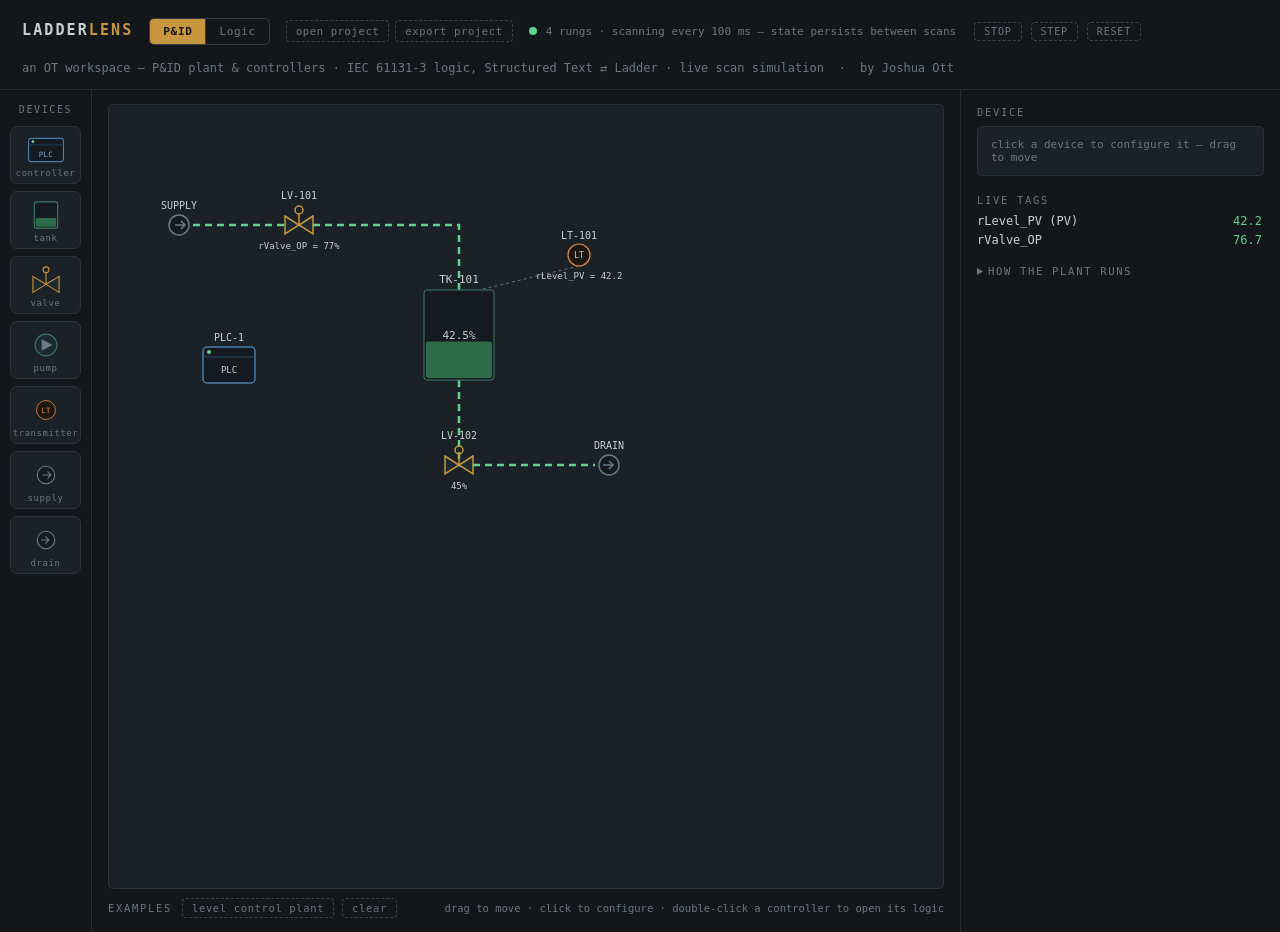
==== commit 5d708eb6: "P&ID workbench layout + workspace branding The P&ID view now has the workbench shape: a device palet" ====
--- a/index.html
+++ b/index.html
@@ -12,7 +12,7 @@
 <meta name="viewport" content="width=device-width,initial-scale=1">
 <meta name="description" content="An OT workspace in the browser: draw a P&ID, put controllers on it, and write their IEC 61131-3 logic as Structured Text or Ladder Diagram running on a real scan cycle against a live plant. No install, no dependencies.">
 <link rel="icon" href="data:image/svg+xml,%3Csvg xmlns='http://www.w3.org/2000/svg' viewBox='0 0 32 32'%3E%3Crect width='32' height='32' rx='6' fill='%2314171a'/%3E%3Cpath d='M6 4v24M26 4v24' stroke='%23c8963e' stroke-width='3' stroke-linecap='round'/%3E%3Cpath d='M6 12h20M6 22h20' stroke='%235fd38d' stroke-width='2.5' stroke-linecap='round'/%3E%3C/svg%3E">
-<title>LadderLens — Structured Text ⇄ Ladder Diagram</title>
+<title>LadderLens — OT workspace · P&amp;ID, controllers &amp; live logic</title>
 <link rel="stylesheet" href="./css/app.css">
 </head>
 <body>
@@ -34,7 +34,7 @@
     <button id="stepbtn" title="execute one scan (when stopped)">step</button>
     <button id="resetbtn" title="cold restart — clears retained state, timers, counters and tank levels">reset</button>
   </div>
-  <div class="sub">Structured Text ⇄ Ladder Diagram · IEC 61131-3 · edit either side &nbsp;·&nbsp; <span style="color:var(--dim)">by Joshua Ott</span></div>
+  <div class="sub">an OT workspace — P&amp;ID plant &amp; controllers · IEC 61131-3 logic, Structured Text ⇄ Ladder · live scan simulation &nbsp;·&nbsp; <span style="color:var(--dim)">by Joshua Ott</span></div>
 </header>
 
 <div class="wrap" id="readwrap" hidden>
@@ -91,43 +91,66 @@
   </section>
 </div>
 
-<div class="wrap" id="plantwrap">
-  <section class="pane">
-    <p class="lbl">P&amp;ID — plant &amp; control</p>
+<div class="wrap pidwrap" id="plantwrap">
+  <aside class="palette" aria-label="device palette">
+    <p class="plbl">devices</p>
+    <button data-padd="plc" title="controller — runs IEC 61131-3 logic; double-click it on the canvas to open its program">
+      <svg viewBox="0 0 60 44"><rect x="6" y="6" width="48" height="32" rx="4" fill="#131a22" stroke="#4a7dab" stroke-width="1.5"/><line x1="6" y1="15" x2="54" y2="15" stroke="#2c4a66"/><circle cx="12" cy="10.5" r="2" fill="#5fd38d"/><text x="30" y="31" text-anchor="middle" font-size="10" fill="#7fb2e0">PLC</text></svg>
+      <span>controller</span></button>
+    <button data-padd="tank" title="tank — holds level 0–100%">
+      <svg viewBox="0 0 60 44"><rect x="14" y="4" width="32" height="36" rx="3" fill="#151a1e" stroke="#3d7a6b" stroke-width="1.5"/><rect x="16" y="26" width="28" height="12" rx="2" fill="var(--hot-dim)"/></svg>
+      <span>tank</span></button>
+    <button data-padd="valve" title="control valve — opens to its tag's value (0–100)">
+      <svg viewBox="0 0 60 44"><path d="M 12 17 L 30 28 L 12 39 Z M 48 17 L 30 28 L 48 39 Z" fill="#1e2a31" stroke="#c8963e" stroke-width="1.5"/><line x1="30" y1="28" x2="30" y2="12" stroke="#c8963e" stroke-width="1.5"/><circle cx="30" cy="8" r="4" fill="none" stroke="#c8963e" stroke-width="1.5"/></svg>
+      <span>valve</span></button>
+    <button data-padd="pump" title="pump — runs from a BOOL tag, speed from a 0–100 tag">
+      <svg viewBox="0 0 60 44"><circle cx="30" cy="22" r="15" fill="#1e2a31" stroke="#3d7a6b" stroke-width="1.5"/><path d="M 24 14 L 39 22 L 24 30 Z" fill="#6c7a85"/></svg>
+      <span>pump</span></button>
+    <button data-padd="lt" title="level transmitter — publishes its tank's level to a tag">
+      <svg viewBox="0 0 60 44"><circle cx="30" cy="22" r="13" fill="#1d1712" stroke="#e0864a" stroke-width="1.2"/><text x="30" y="26" text-anchor="middle" font-size="10" fill="#e0864a">LT</text></svg>
+      <span>transmitter</span></button>
+    <button data-padd="supply" title="supply — an infinite source">
+      <svg viewBox="0 0 60 44"><circle cx="30" cy="22" r="12" fill="#151a1e" stroke="#6c7a85" stroke-width="1.5"/><path d="M 25 22 L 37 22 M 32 17 L 37 22 L 32 27" stroke="#6c7a85" stroke-width="1.5" fill="none"/></svg>
+      <span>supply</span></button>
+    <button data-padd="drain" title="drain — an infinite sink">
+      <svg viewBox="0 0 60 44"><circle cx="30" cy="22" r="12" fill="#151a1e" stroke="#6c7a85" stroke-width="1.5"/><path d="M 23 22 L 34 22 M 29 17 L 34 22 L 29 27" stroke="#6c7a85" stroke-width="1.5" fill="none"/></svg>
+      <span>drain</span></button>
+  </aside>
+
+  <section class="workbench">
     <svg id="pcanvas" xmlns="http://www.w3.org/2000/svg"></svg>
-    <div class="bar">
-      <span class="barlbl">add</span>
-      <button data-padd="plc">controller</button>
-      <button data-padd="tank">tank</button>
-      <button data-padd="valve">valve</button>
-      <button data-padd="pump">pump</button>
-      <button data-padd="lt">transmitter</button>
-      <button data-padd="supply">supply</button>
-      <button data-padd="drain">drain</button>
+    <div class="wbbar">
       <span class="barlbl">examples</span>
       <button id="pex1">level control plant</button>
       <button id="pclear">clear</button>
-    </div>
-    <div id="pinspect">click a device to configure it — drag to move</div>
-  </section>
-  <section class="pane">
-    <p class="lbl">Live tags</p>
-    <div class="vgrid" id="ptags"><span class="out" style="color:var(--dim)">no bound tags</span></div>
-    <div class="legend">
-      the plant runs on the same scan as the logic: transmitters write their tank's level into
-      their tag <b>before</b> each scan, the logic runs, then valves and pumps move flow and
-      tanks integrate it<br><br>
-      <b>valve</b> opens to its tag's value (0–100) · <b>pump</b> runs from a BOOL tag ·
-      <b>LT</b> publishes tank level · flows animate where liquid moves ·
-      a full tank with net inflow shows <b>overflow</b><br><br>
-      a <b>controller</b> is a device too: select it and press <b>open logic</b> (or double-click
-      it) to edit the program it runs · the Logic view shows which program you are editing —
-      a controller's, or the free-standing <b>sandbox</b><br><br>
-      try the <b>level control plant</b>, watch it settle near SP — then load the
-      <b>sign error</b> logic example and watch the same plant run away · the workspace is saved
-      in this browser and travels as a <b>.llp</b> project file; a .st file carries logic alone
+      <span class="sp"></span>
+      <span class="wbhint">drag to move · click to configure · double-click a controller to open its logic</span>
     </div>
   </section>
+
+  <aside class="sidebar">
+    <p class="lbl">Device</p>
+    <div id="pinspect">click a device to configure it — drag to move</div>
+    <p class="lbl" style="margin-top:18px">Live tags</p>
+    <div class="vgrid" id="ptags"><span class="out" style="color:var(--dim)">no bound tags</span></div>
+    <details class="help">
+      <summary>how the plant runs</summary>
+      <div class="legend">
+        the plant runs on the same scan as the logic: transmitters write their tank's level into
+        their tag <b>before</b> each scan, the logic runs, then valves and pumps move flow and
+        tanks integrate it<br><br>
+        <b>valve</b> opens to its tag's value (0–100) · <b>pump</b> runs from a BOOL tag ·
+        <b>LT</b> publishes tank level · flows animate where liquid moves ·
+        a full tank with net inflow shows <b>overflow</b><br><br>
+        a <b>controller</b> is a device too: select it and press <b>open logic</b> (or double-click
+        it) to edit the program it runs · the Logic view shows which program you are editing —
+        a controller's, or the free-standing <b>sandbox</b><br><br>
+        try the <b>level control plant</b>, watch it settle near SP — then load the
+        <b>sign error</b> logic example and watch the same plant run away · the workspace is saved
+        in this browser and travels as a <b>.llp</b> project file; a .st file carries logic alone
+      </div>
+    </details>
+  </aside>
 </div>
 
 
--- a/css/app.css
+++ b/css/app.css
@@ -23,7 +23,7 @@
 .pane+.pane{border-left:1px solid #262e35}
 @media(max-width:900px){.pane+.pane{border-left:0;border-top:1px solid #262e35}}
 .lbl{font-family:var(--mono);font-size:10.5px;letter-spacing:.16em;text-transform:uppercase;color:var(--dim);margin:0 0 8px}
-textarea{width:100%;height:290px;background:var(--panel);color:var(--ink);border:1px solid #2b343c;border-radius:5px;
+textarea{width:100%;height:340px;background:var(--panel);color:var(--ink);border:1px solid #2b343c;border-radius:5px;
   font-family:var(--mono);font-size:12.5px;line-height:1.65;padding:12px;resize:vertical;tab-size:2}
 textarea:focus{outline:2px solid var(--rail);outline-offset:-1px}
 .bar{display:flex;gap:8px;margin:10px 0 0;flex-wrap:wrap}
@@ -175,6 +175,37 @@
 .mode:hover:not(.on){color:var(--ink)}
 header .scan{margin-top:0;flex:0 0 auto}
 /* plant view */
+/* ---- P&ID workbench: palette | canvas | sidebar, Packet-Tracer style ---- */
+.pidwrap{grid-template-columns:92px minmax(0,1fr) minmax(280px,320px)}
+.palette{border-right:1px solid #262e35;padding:14px 10px;display:flex;flex-direction:column;gap:7px}
+.plbl{font-family:var(--mono);font-size:10px;letter-spacing:.16em;text-transform:uppercase;
+  color:var(--dim);margin:0 0 4px;text-align:center}
+.palette button{background:var(--panel);border:1px solid #2b343c;border-radius:7px;color:var(--dim);
+  padding:7px 2px 5px;display:flex;flex-direction:column;align-items:center;gap:2px;
+  font-family:var(--mono);font-size:9px;cursor:pointer}
+.palette button:hover{border-color:var(--rail);color:var(--rail)}
+.palette svg{width:44px;height:32px;display:block}
+.workbench{display:flex;flex-direction:column;min-width:0;padding:14px 16px}
+.workbench #pcanvas{flex:1;height:auto;min-height:420px}
+.wbbar{display:flex;gap:8px;margin-top:9px;align-items:center;flex-wrap:wrap}
+.wbbar .sp{flex:1}
+.wbbar button{background:transparent;border:1px dashed #3a444d;color:var(--dim);padding:3px 9px;
+  font-size:10.5px;font-family:var(--mono);cursor:pointer;border-radius:4px}
+.wbbar button:hover{border-color:var(--rail);color:var(--rail)}
+.wbhint{font-family:var(--mono);font-size:10.5px;color:var(--dim)}
+.sidebar{border-left:1px solid #262e35;padding:16px;min-width:0;overflow-y:auto}
+.sidebar #pinspect{margin-top:0}
+.help{margin-top:18px}
+.help summary{font-family:var(--mono);font-size:10.5px;letter-spacing:.16em;text-transform:uppercase;
+  color:var(--dim);cursor:pointer}
+.help summary:hover{color:var(--rail)}
+.help .legend{margin-top:10px}
+@media(max-width:980px){
+  .pidwrap{grid-template-columns:76px minmax(0,1fr)}
+  .sidebar{grid-column:1/-1;border-left:0;border-top:1px solid #262e35}
+  .workbench #pcanvas{min-height:340px}
+}
+
 #pcanvas{display:block;width:100%;height:440px;background:var(--panel);border:1px solid #2b343c;border-radius:5px;
   touch-action:none;user-select:none}
 #pcanvas text{font-family:var(--mono);fill:var(--ink);pointer-events:none}
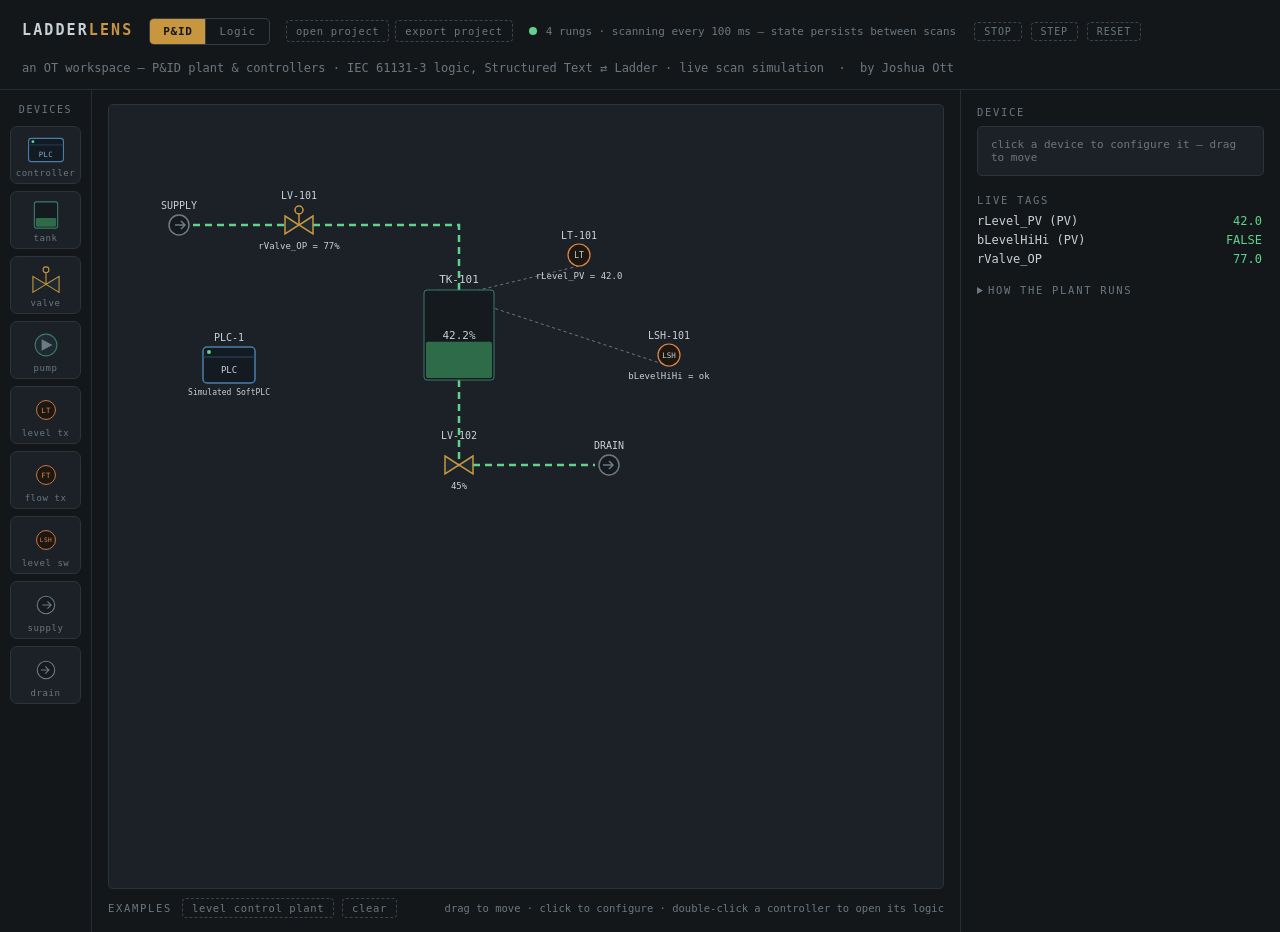
==== commit 55e3ec0b: "Device catalog + flow transmitter, level switch, hand valves Stage B of the workspace: controllers n" ====
--- a/index.html
+++ b/index.html
@@ -108,7 +108,13 @@
       <span>pump</span></button>
     <button data-padd="lt" title="level transmitter — publishes its tank's level to a tag">
       <svg viewBox="0 0 60 44"><circle cx="30" cy="22" r="13" fill="#1d1712" stroke="#e0864a" stroke-width="1.2"/><text x="30" y="26" text-anchor="middle" font-size="10" fill="#e0864a">LT</text></svg>
-      <span>transmitter</span></button>
+      <span>level tx</span></button>
+    <button data-padd="ft" title="flow transmitter — publishes the flow through a valve or pump to a tag">
+      <svg viewBox="0 0 60 44"><circle cx="30" cy="22" r="13" fill="#1d1712" stroke="#e0864a" stroke-width="1.2"/><text x="30" y="26" text-anchor="middle" font-size="10" fill="#e0864a">FT</text></svg>
+      <span>flow tx</span></button>
+    <button data-padd="ls" title="level switch — publishes TRUE when its tank crosses the trip point (high or low)">
+      <svg viewBox="0 0 60 44"><circle cx="30" cy="22" r="13" fill="#1d1712" stroke="#e0864a" stroke-width="1.2"/><text x="30" y="25" text-anchor="middle" font-size="8.5" fill="#e0864a">LSH</text></svg>
+      <span>level sw</span></button>
     <button data-padd="supply" title="supply — an infinite source">
       <svg viewBox="0 0 60 44"><circle cx="30" cy="22" r="12" fill="#151a1e" stroke="#6c7a85" stroke-width="1.5"/><path d="M 25 22 L 37 22 M 32 17 L 37 22 L 32 27" stroke="#6c7a85" stroke-width="1.5" fill="none"/></svg>
       <span>supply</span></button>
@@ -139,9 +145,15 @@
         the plant runs on the same scan as the logic: transmitters write their tank's level into
         their tag <b>before</b> each scan, the logic runs, then valves and pumps move flow and
         tanks integrate it<br><br>
-        <b>valve</b> opens to its tag's value (0–100) · <b>pump</b> runs from a BOOL tag ·
-        <b>LT</b> publishes tank level · flows animate where liquid moves ·
-        a full tank with net inflow shows <b>overflow</b><br><br>
+        <b>valve</b> opens to its tag's value (0–100) — with a position tag it draws as an
+        automated valve, without one it is a hand valve at a constant opening ·
+        <b>pump</b> runs from a BOOL tag · <b>LT</b> publishes tank level ·
+        <b>FT</b> publishes the flow through a valve or pump ·
+        <b>LSH/LSL</b> publishes TRUE when its tank crosses the trip point — wire it into an
+        interlock · flows animate where liquid moves · a full tank with net inflow shows
+        <b>overflow</b><br><br>
+        controllers declare a <b>make and model</b> from the device catalog — identity today,
+        and the anchor for vendor dialect translation on the roadmap<br><br>
         a <b>controller</b> is a device too: select it and press <b>open logic</b> (or double-click
         it) to edit the program it runs · the Logic view shows which program you are editing —
         a controller's, or the free-standing <b>sandbox</b><br><br>
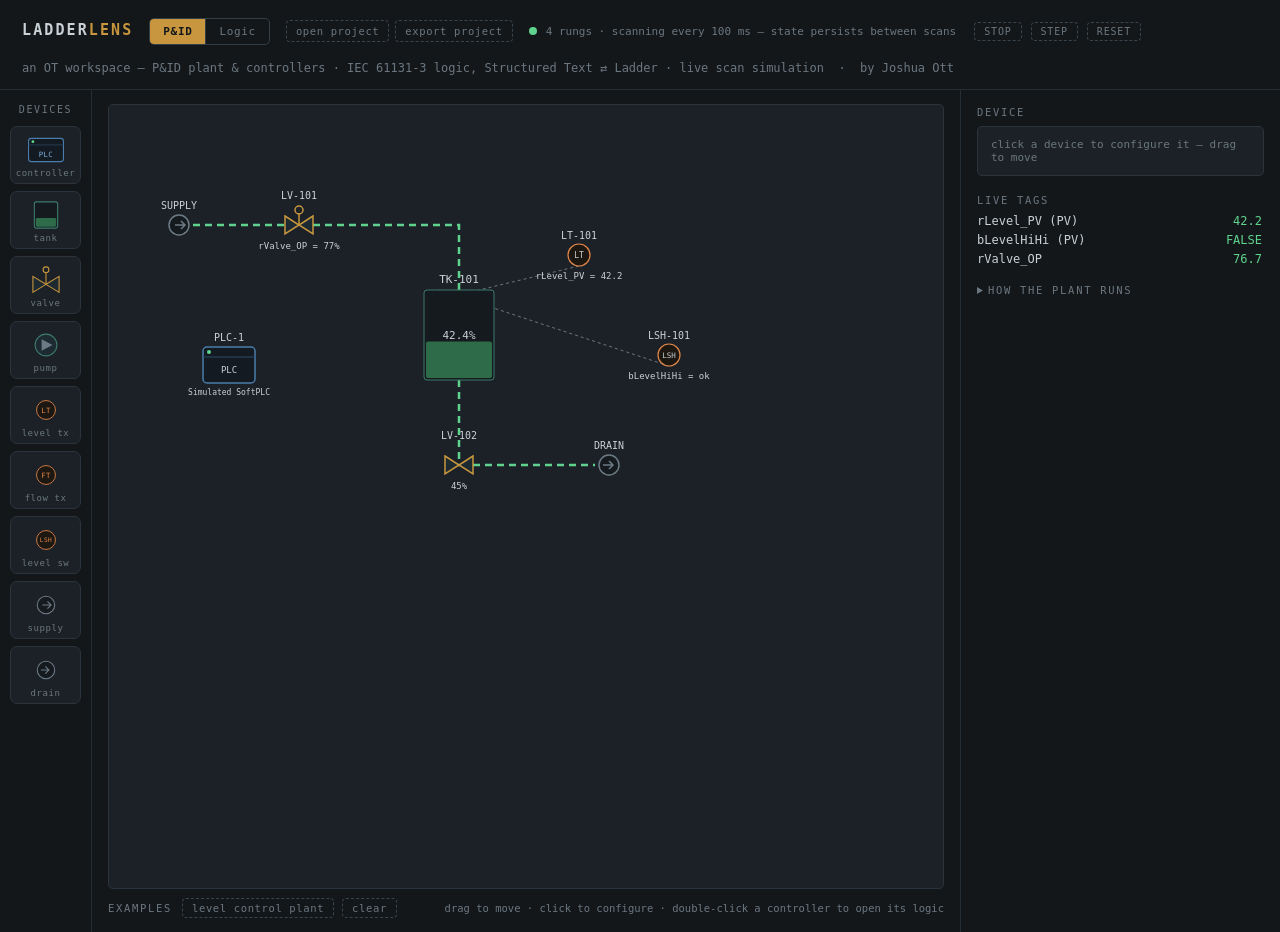
==== commit d1a8e30c: "Fix the seven defects confirmed by the Stage B review - Instruments coerce what they publish: an FT " ====
--- a/index.html
+++ b/index.html
@@ -139,6 +139,7 @@
     <div id="pinspect">click a device to configure it — drag to move</div>
     <p class="lbl" style="margin-top:18px">Live tags</p>
     <div class="vgrid" id="ptags"><span class="out" style="color:var(--dim)">no bound tags</span></div>
+    <div id="pwarn"></div>
     <details class="help">
       <summary>how the plant runs</summary>
       <div class="legend">
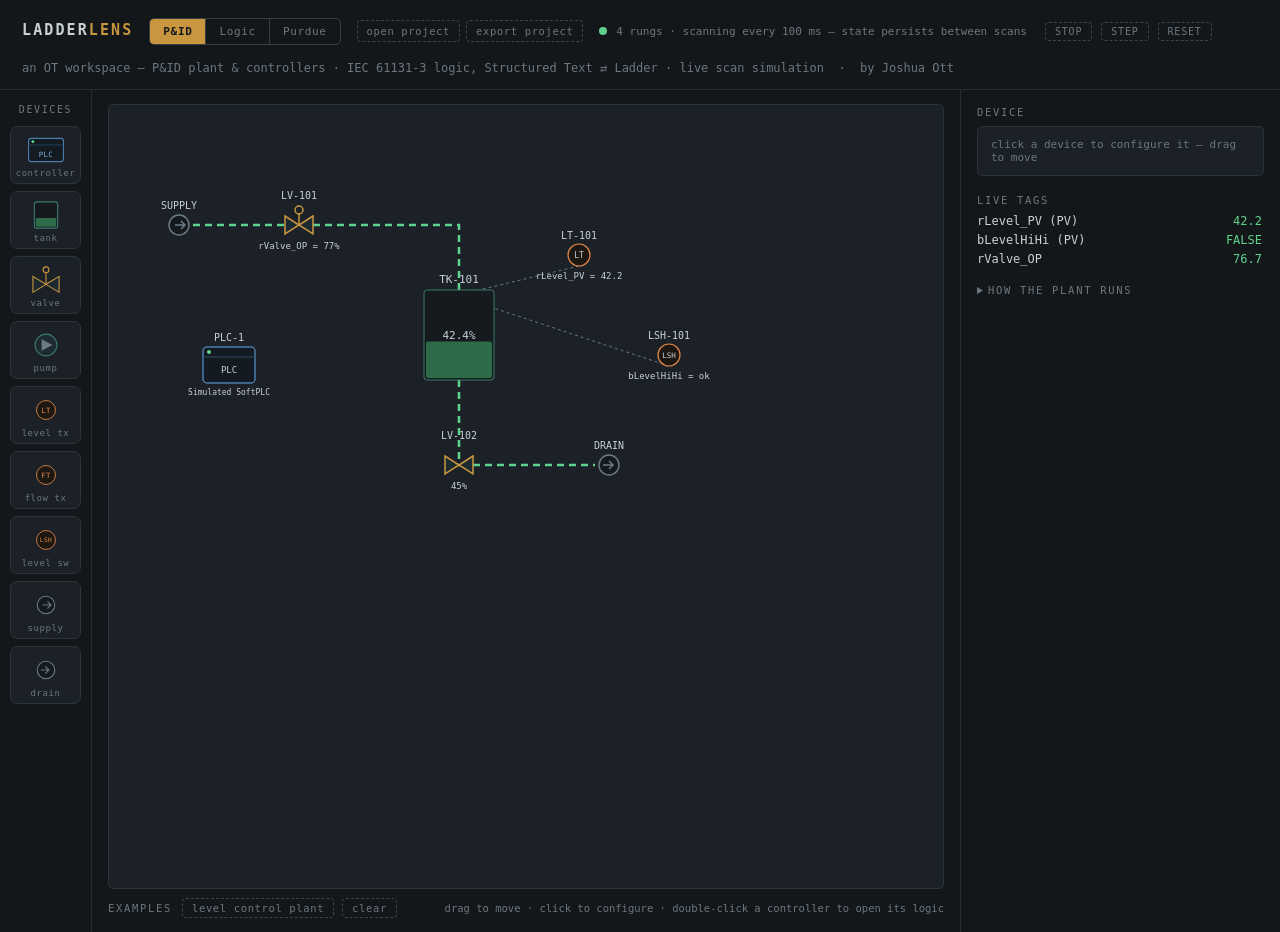
==== commit 5f36fcb0: "Purdue Model view: the same devices, projected into ISA-95 levels A third view (js/purdue.js) draws " ====
--- a/index.html
+++ b/index.html
@@ -21,6 +21,7 @@
   <div class="modes">
     <button class="mode on" data-view="pid">P&amp;ID</button>
     <button class="mode" data-view="logic">Logic</button>
+    <button class="mode" data-view="purdue">Purdue</button>
   </div>
   <div class="proj">
     <button id="openproj" class="fbtn" title="open a .llp project file — plant devices and logic together">open project</button>
@@ -167,6 +168,60 @@
 </div>
 
 
+<div class="wrap pidwrap" id="purduewrap" hidden>
+  <aside class="palette" aria-label="network device palette">
+    <p class="plbl">network</p>
+    <button data-qadd="hmi" title="HMI — the operator's screen, Level 2">
+      <svg viewBox="0 0 60 44"><rect x="16" y="8" width="28" height="19" rx="2" fill="#131a22" stroke="#7fa89a" stroke-width="1.3"/><rect x="25" y="29" width="10" height="3" fill="#7fa89a"/></svg>
+      <span>HMI</span></button>
+    <button data-qadd="ews" title="engineering workstation — where programs are written, Level 2">
+      <svg viewBox="0 0 60 44"><rect x="15" y="10" width="30" height="19" rx="2" fill="#131a22" stroke="#9a8fc0" stroke-width="1.3"/><path d="M 25 16 L 21 20 L 25 24 M 35 16 L 39 20 L 35 24" stroke="#9a8fc0" stroke-width="1.2" fill="none"/></svg>
+      <span>EWS</span></button>
+    <button data-qadd="historian" title="historian — long-term process data, Level 3">
+      <svg viewBox="0 0 60 44"><ellipse cx="30" cy="14" rx="12" ry="4" fill="#131a22" stroke="#5fd38d" stroke-width="1.3"/><path d="M 18 14 L 18 30 A 12 4 0 0 0 42 30 L 42 14" fill="#131a22" stroke="#5fd38d" stroke-width="1.3"/></svg>
+      <span>historian</span></button>
+    <button data-qadd="server" title="server — domain, patch or application services, Level 3">
+      <svg viewBox="0 0 60 44"><rect x="18" y="9" width="24" height="24" rx="2" fill="#131a22" stroke="#5fd38d" stroke-width="1.3"/><line x1="23" y1="16" x2="37" y2="16" stroke="#5fd38d"/><line x1="23" y1="22" x2="37" y2="22" stroke="#5fd38d"/></svg>
+      <span>server</span></button>
+    <button data-qadd="switch" title="switch — the network fabric of a level">
+      <svg viewBox="0 0 60 44"><rect x="14" y="13" width="32" height="17" rx="2" fill="#131a22" stroke="#6c7a85" stroke-width="1.3"/><path d="M 22 19 L 38 19 M 34 16 L 38 19 L 34 22 M 38 25 L 22 25 M 26 22 L 22 25 L 26 28" stroke="#6c7a85" stroke-width="1.1" fill="none"/></svg>
+      <span>switch</span></button>
+    <button data-qadd="firewall" title="firewall — sits on the conduit between levels, like a valve in a pipe">
+      <svg viewBox="0 0 60 44"><rect x="15" y="11" width="30" height="21" rx="1.5" fill="#2a1a16" stroke="#e0864a" stroke-width="1.4"/><line x1="15" y1="18" x2="45" y2="18" stroke="#e0864a" stroke-width=".9"/><line x1="15" y1="25" x2="45" y2="25" stroke="#e0864a" stroke-width=".9"/><line x1="25" y1="11" x2="25" y2="18" stroke="#e0864a" stroke-width=".9"/><line x1="35" y1="18" x2="35" y2="25" stroke="#e0864a" stroke-width=".9"/><line x1="25" y1="25" x2="25" y2="32" stroke="#e0864a" stroke-width=".9"/></svg>
+      <span>firewall</span></button>
+  </aside>
+
+  <section class="workbench">
+    <svg id="qcanvas" xmlns="http://www.w3.org/2000/svg"></svg>
+    <div class="wbbar">
+      <span class="wbhint">every device from the P&amp;ID appears in its level · drag a card between lanes ·
+        link two devices to draw a conduit · double-click a controller to open its logic</span>
+    </div>
+  </section>
+
+  <aside class="sidebar">
+    <p class="lbl">Placement</p>
+    <div id="qinspect">click a device to place it in a level — drag it between lanes</div>
+    <div class="irow" style="margin-top:9px"><button class="fbtn" id="qdel">delete network device</button></div>
+    <details class="help">
+      <summary>about the Purdue model</summary>
+      <div class="legend">
+        the <b>Purdue model</b> (ISA-95) is how OT networks are drawn: the process at the bottom,
+        business systems at the top, and progressively less trust as you go up<br><br>
+        <b>Level 0</b> field instruments and final elements · <b>Level 1</b> controllers ·
+        <b>Level 2</b> HMI and engineering workstations · <b>Level 3</b> operations, historians ·
+        <b>DMZ</b> the broker that lets IT and OT exchange data without touching ·
+        <b>Level 4</b> the business network<br><br>
+        this is the same project you drew on the P&amp;ID — a tank in Level 0 here <b>is</b> the tank
+        on the P&amp;ID, and a controller you place in Level 1 is the one running your logic<br><br>
+        a <b>firewall</b> is a device on a conduit, the way a valve sits in a pipe · conduits carry a
+        protocol (Modbus TCP, EtherNet/IP, DNP3, PROFINET, OPC UA) — simulated traffic on them is
+        the next step on the roadmap
+      </div>
+    </details>
+  </aside>
+</div>
+
 <script type="module" src="./js/shell.js"></script>
 </body>
 </html>
--- a/css/app.css
+++ b/css/app.css
@@ -206,6 +206,26 @@
   .workbench #pcanvas{min-height:340px}
 }
 
+/* ---- Purdue view: level lanes, device cards, conduits ---- */
+#qcanvas{display:block;width:100%;background:var(--panel);border:1px solid #2b343c;border-radius:5px}
+.workbench #qcanvas{flex:0 0 auto}
+#qcanvas text{font-family:var(--mono);fill:var(--ink);pointer-events:none}
+#qcanvas .lane rect{fill:#12171b;stroke:#232c33}
+#qcanvas .lane.dmz rect{fill:#1d1712;stroke:#4a3524;stroke-dasharray:5 4}
+#qcanvas .lane text{fill:var(--dim);letter-spacing:.1em;text-transform:uppercase}
+#qcanvas .pcard{cursor:grab}
+#qcanvas .pcard .hull{fill:#171d22;stroke:#2b343c;stroke-width:1.2}
+#qcanvas .pcard.net .hull{stroke:#3a4750}
+#qcanvas .pcard.sel .hull{stroke:var(--rail);stroke-width:2}
+#qcanvas .conduit{stroke:var(--wire);stroke-width:1.6;fill:none;opacity:.75}
+#qcanvas .clbl{fill:var(--dim);font-size:8.5px}
+#qinspect{background:var(--panel);border:1px solid #2b343c;border-radius:5px;padding:11px 13px;
+  font-family:var(--mono);font-size:11px;color:var(--ink)}
+#qinspect .irow{display:flex;align-items:center;gap:8px;margin:5px 0;flex-wrap:wrap}
+#qinspect label{min-width:74px;color:var(--dim)}
+#qinspect select{background:#151a1e;border:1px solid #2b343c;color:var(--ink);
+  font-family:var(--mono);font-size:11px;padding:2px 5px;border-radius:3px}
+
 #pcanvas{display:block;width:100%;height:440px;background:var(--panel);border:1px solid #2b343c;border-radius:5px;
   touch-action:none;user-select:none}
 #pcanvas text{font-family:var(--mono);fill:var(--ink);pointer-events:none}
